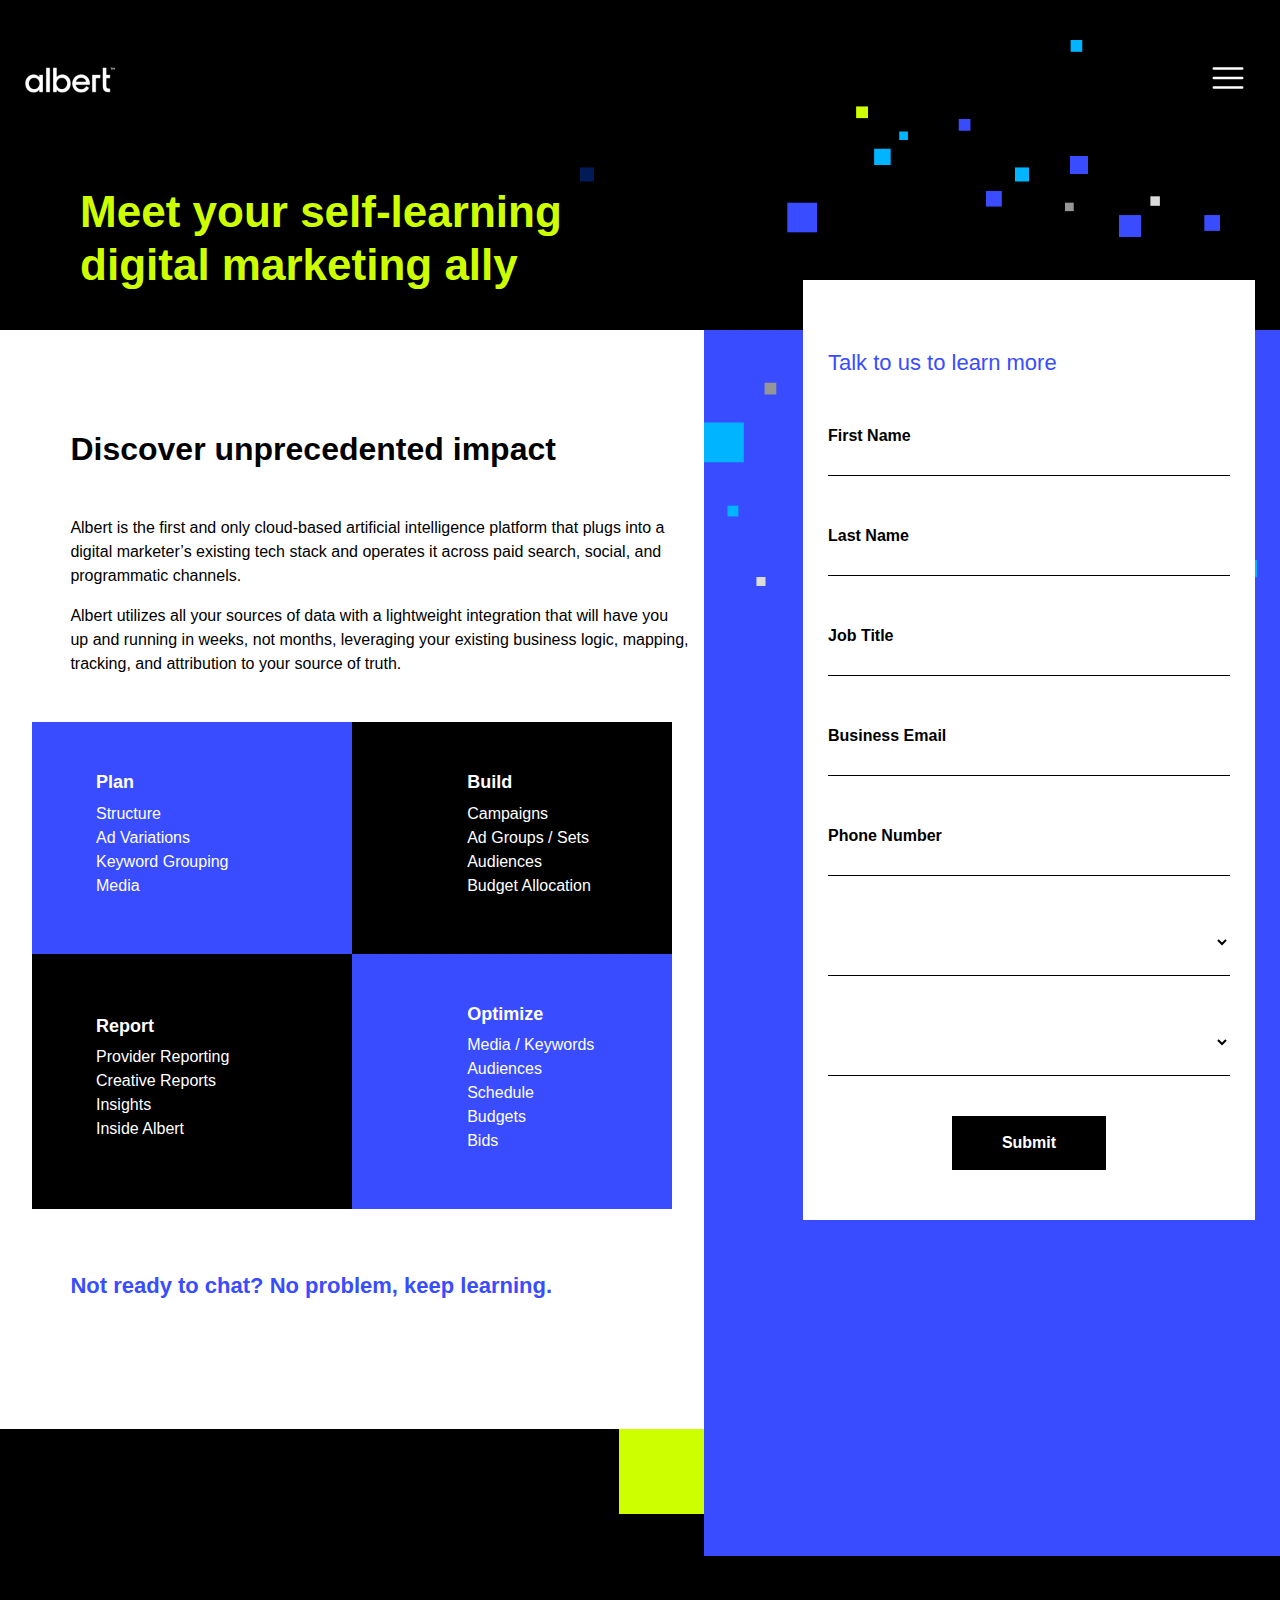
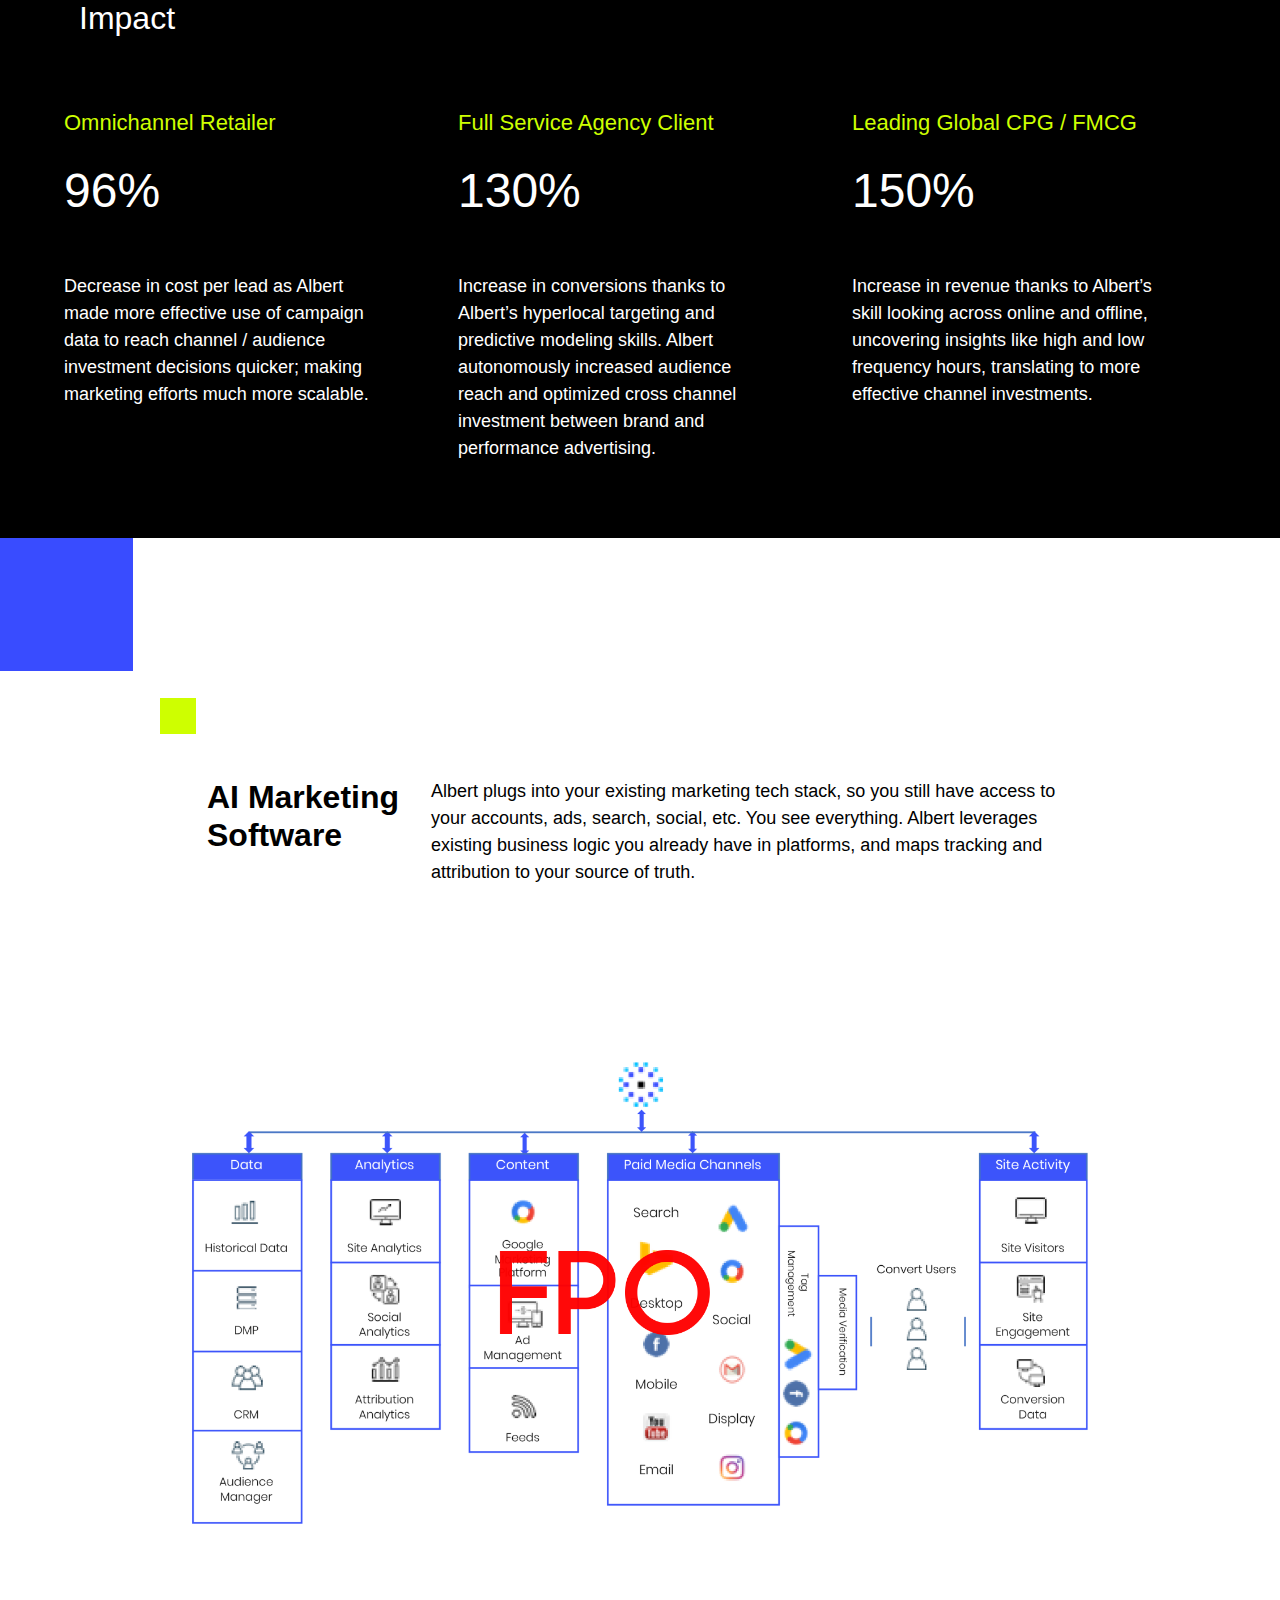
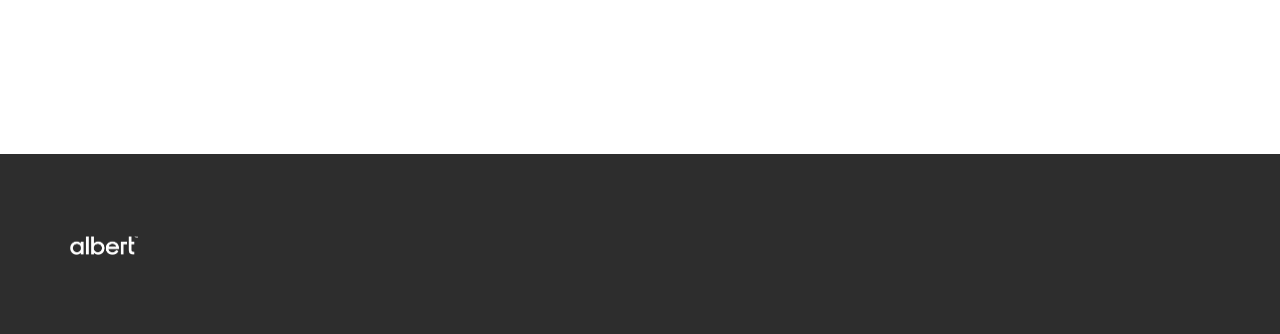
==== Contact/index.html @ 3d5cd100 "add landing pages" ====
<!DOCTYPE html>
<html>
<head>
  <meta charset="utf-8">
  <meta http-equiv="X-UA-Compatible" content="IE=edge">
  <meta name="viewport" content="width=device-width, initial-scale=1">
  <title>Albert - Contact</title>
<!-- Latest compiled and minified CSS -->
<link rel="stylesheet" href="https://maxcdn.bootstrapcdn.com/bootstrap/4.3.0/css/bootstrap.min.css">
<link rel="stylesheet" href="custom.css">
</head>
<body>
  <div class="main">
    <header>
      <nav class="navbar navbar-dark">
        <a class="navbar-brand" href="#">
          <img src="images/albert-logo-white.png" alt="Albert logo">
        </a>
        <button class="navbar-toggler" type="button" data-toggle="collapse" data-target="#navbarSupportedContent" aria-controls="navbarSupportedContent" aria-expanded="false" aria-label="Toggle navigation">
          <span class="navbar-toggler-icon">
            <i class="fa fa-navicon"></i>
          </span>
        </button>

        <div class="collapse navbar-collapse" id="navbarSupportedContent">
          <ul class="navbar-nav mr-auto">
            <li class="nav-item active">
              <a class="nav-link" href="#">Home <span class="sr-only">(current)</span></a>
            </li>
            <li class="nav-item">
              <a class="nav-link" href="#">Link</a>
            </li>
            <li class="nav-item dropdown">
              <a class="nav-link dropdown-toggle" href="#" id="navbarDropdown" role="button" data-toggle="dropdown" aria-haspopup="true" aria-expanded="false">
                Dropdown
              </a>
              <div class="dropdown-menu" aria-labelledby="navbarDropdown">
                <a class="dropdown-item" href="#">Action</a>
                <a class="dropdown-item" href="#">Another action</a>
                <div class="dropdown-divider"></div>
                <a class="dropdown-item" href="#">Something else here</a>
              </div>
            </li>
            <li class="nav-item">
              <a class="nav-link disabled" href="#" tabindex="-1" aria-disabled="true">Disabled</a>
            </li>
          </ul>
        </div>
      </nav>
    </header>
    <section class="meet-albert">
      <h1 class="lead">
        Meet your self-learning digital marketing ally
      </h1>
    </section>
    <section class="contact-albert">
      <form>
        <h2 class="lead">
          Talk to us to learn more
        </h2>
        <div class="form-group">
          <label class="hidden" for="inputfirstname">First Name</label>
          <input required type="text" class="form-control" id="inputfirstname" placeholder="First Name">
        </div>
        <div class="form-group">
          <label class="hidden" for="inputlastname">Last Name</label>
          <input required type="text" class="form-control" id="inputlastname" placeholder="Last Name">
        </div>
        <div class="form-group">
          <label class="hidden" for="inputEmail">Job Title</label>
          <input required type="text" class="form-control" id="inputEmail" placeholder="Job Title">
        </div>
        <div class="form-group">
          <label class="hidden" for="inputEmail">Business Email</label>
          <input required type="email" class="form-control" id="inputEmail" placeholder="Business Email">
        </div>
        <div class="form-group">
          <label class="hidden" for="inputPhone">Phone Number</label>
          <input required type="phone" class="form-control" id="inputPhone" placeholder="Phone Number">
        </div>
        <div class="form-group">
          <label class="hidden" for="inputCountry">Country</label>
          <select required id="inputCountry" class="form-control">
            <option selected disabled>Country</option>
            <option>...</option>
          </select>
        </div>
        <div class="form-group">
          <label class="hidden" for="inputSpend">Annual Digital Media Spend</label>
          <select required id="inputSpend" class="form-control">
            <option selected disabled>Annual Digital Media Spend</option>
            <option>...</option>
          </select>
        </div>

        <button type="submit" class="btn btn-primary">Submit</button>
      </form>
    </section>
    <section class="discover-albert">
      <div class="container">
        <div class="row">
          <div class="col-12">
            <h2>
              Discover unprecedented impact
            </h2>
            <p>
              Albert is the first and only cloud-based artificial intelligence platform that plugs into a digital marketer’s existing tech stack and operates it across paid search, social, and programmatic channels.
            </p>
            <p>
              Albert utilizes all your sources of data with a lightweight integration that will have you up and running in weeks, not months, leveraging your existing business logic, mapping, tracking, and attribution to your source of truth.
            </p>
          </div>
        </div>
      </div>
      <div class="container albert-features">
        <div class="row">
          <div class="col-6 feature feature-odd align-self-center plan">
            <h3>Plan</h3>
            <ul>
              <li>Structure</li>
              <li>Ad Variations</li>
              <li>Keyword Grouping</li>
              <li>Media</li>
            </ul>
          </div>
          <div class="col-6 feature align-self-center build">
            <h3>Build</h3>
            <ul>
              <li>Campaigns</li>
              <li>Ad Groups / Sets</li>
              <li>Audiences</li>
              <li>Budget Allocation</li>
           </ul>
          </div>
        </div>
        <div class="row">
          <div class="col-6 feature align-self-center report">
            <h3>Report</h3>
            <ul>
              <li>Provider Reporting</li>
              <li>Creative Reports</li>
              <li>Insights</li>
              <li>Inside Albert</li>
            </ul>
          </div>
          <div class="col-6 feature feature-odd align-self-center optimize">
            <h3>Optimize</h3>
            <ul>
              <li>Media / Keywords</li>
              <li>Audiences</li>
              <li>Schedule</li>
              <li>Budgets</li>
              <li>Bids</li>
           </ul>
          </div>
        </div>
      </div>
      <div class="not-ready container">
        <div class="row">
          <div class="col-12">
            <p>Not ready to chat? No problem, keep learning.</p>
          </div>
        </div>
      </div>
    </section>
    <section class="impact-albert">
      <div class="container">
        <div class="row">
          <div class="col-12">
            <h2>
              Impact
            </h2>
          </div>
        </div>
      </div>
     <div class="container">
       <div class="row">
          <div class="col-sm-12 col-md-12 col-lg-4 impact-persona">
          <div class="row">
            <div class="col-sm-6 col-md-6 col-lg-12">
              <p class="persona-title">Omnichannel Retailer</p>
            </div>
            <div class="col-6">
              <p class="persona-percent">96%</p>
            </div>
          </div>
          <div>
            <p class="col-lg-11">
              Decrease in cost per lead as Albert made more effective use of campaign data to reach channel / audience investment decisions quicker; making marketing efforts much more scalable.
            </p>
          </div>
        </div>
        <div class="col-sm-12 col-md-12 col-lg-4 impact-persona">
          <div class="row">
            <div class="col-sm-6 col-md-6 col-lg-12">
              <p class="persona-title">Full Service Agency Client</p>
            </div>
            <div class="col-6">
              <p class="persona-percent">130%</p>
            </div>
          </div>
          <div>
            <p class="col-lg-11">
              Increase in conversions thanks to Albert’s hyperlocal targeting and predictive modeling skills. Albert autonomously increased audience reach and optimized cross channel investment between brand and performance advertising.
            </p>
          </div>
        </div>
        <div class="col-sm-12 col-md-12 col-lg-4 impact-persona">
          <div class="row">
            <div class="col-sm-6 col-md-6 col-lg-12">
              <p class="persona-title">Leading Global CPG / FMCG  </p>
            </div>
            <div class="col-6">
              <p class="persona-percent">150%</p>
            </div>
          </div>
          <div>
            <p class="col-lg-11">
              Increase in revenue thanks to Albert’s skill looking across online and offline, uncovering insights like high and low frequency hours, translating to more effective channel investments.
            </p>
          </div>
        </div>
       </div>
     </div>
    </section>
    <section class="about-albert">
      <div class="container">
        <div class="row">
          <div class="col-lg-3">
            <h2>
              AI Marketing Software
            </h2>
          </div>
          <div class="col-lg-9">
            <p>
              Albert plugs into your existing marketing tech stack, so you still have access to your accounts, ads, search, social, etc. You see everything. Albert leverages existing business logic you already have in platforms, and maps tracking and attribution to your source of truth.
            </p>
          </div>
        </div>
      </div>
      <img class="container-fluid" src="images/albert-tree.png" alt="">
    </section>
    <footer>
      <a class="navbar-brand" href="#">
        <img src="images/albert-logo-white.png" alt="Albert logo">
      </a>
    </footer>


  </div>
  <!-- END MAIN CONTENT -->




<script src="https://ajax.googleapis.com/ajax/libs/jquery/3.4.0/jquery.min.js"></script>
<script src="https://maxcdn.bootstrapcdn.com/bootstrap/4.3.0/js/bootstrap.min.js"></script>
</body>
</html>
---- Contact/custom.css ----
body {
  margin: 0 auto;
  max-width: 1600px;
  font-family: "Sharp Sans Display No1", sans-serif;
  font-size: 16px;
  background-color: black;
      /*max-width: 375px;*/
}
section {
  padding: 30px 25px;
}
header {
  padding: 50px 25px;
  background-color: black;
}
header .navbar {
  padding-left: 0;
  padding-right: 0;
}
header img {
  max-width: 90px;
}
header .navbar-dark .navbar-toggler-icon {
  background-image: none;
}
header .navbar-dark .navbar-toggler {
  border: 0;
  color: rgba(255,255,255,1);
  background-image: url("data:image/svg+xml;charset=utf8,%3Csvg viewBox='0 0 32 32' xmlns='http://www.w3.org/2000/svg'%3E%3Cpath stroke='rgba(255,255,255, 1)' stroke-width='2' stroke-linecap='round' stroke-miterlimit='10' d='M4 8h24M4 16h24M4 24h24'/%3E%3C/svg%3E");
  background-repeat: no-repeat;
  background-position: center center;
}
header .navbar-collapse {
  z-index: 99999;
  text-align: right;
  padding: 20px 25px;
  position: absolute;
  top: 50px;
  right: 0;
  background-color: white;
  min-width: 160px;
  box-shadow: 0 0 14px #333;
  color: black;
}
header .navbar-collapse a {
  color: black !important;
  overflow: visible;
}

.meet-albert {
  position: relative;
  background-color: black;
  max-width: 90%;
}
.meet-albert h1 {
  color: #CEFF00;
  font-size: 28px;
  font-weight: 600;
  max-width: 360px;
}
@media (min-width: 768px) {
  .meet-albert h1 {
    font-size: 44px;
    max-width: 575px;
    padding: 0 5%;
  }
}
.meet-albert h1::after {
  z-index: 99999;
  content: '';
  display: block;
  width: 18px;
  height: 18px;
  position: absolute;
  top: 0px;
  right: 64px;
  background-color: #394CFF;
}

.contact-albert {
  position: relative;
  background-color: black;
  background-image: -webkit-linear-gradient(#000 45%, #394CFF 45%);
  padding-bottom: 60px;
}
@media (min-width: 768px) {
  .contact-albert {
    padding-bottom: 250px;
  }
}
.contact-albert form {
  margin: 0 auto;
  background-color: white;
  padding: 0 25px 50px;
  font-size: 22px;
}
@media (min-width: 768px) {
  .contact-albert form {
    max-width: 90%;
  }
}
.contact-albert form h2 {
  color: #394CFF;
  font-size: 22px;
  padding: 70px 0 0;
  margin-bottom: 0;
}
.contact-albert form input {
  padding: 10px 0;
  border: none;
  font-size: 16px;
  border-radius: 0;
}
.contact-albert select {
  border: none;
  border-radius: 0 !important;
  padding: 10px 0 40px;
  font-size: 16px;
  font-weight: 600;
  color: black;
}
.contact-albert .form-group {
  border-bottom: 1px solid black;
  height: 100px;
  margin: 0;
}
.contact-albert select option {
  color: black;
}
.contact-albert form input::placeholder {
  color: black;
  font-weight: 600;
}
.contact-albert form label.hidden {
  text-indent: -10000px;
}
.contact-albert form button {
  display: block;
  border-radius: 0;
  background-color: black;
  border: 0;
  padding: 15px 50px;
  margin: 40px auto 0;
  text-align: center;
  font-weight: 600;
}
.contact-albert::before {
  z-index: 99999;
  content: '';
  display: block;
  width: 30px;
  height: 30px;
  position: absolute;
  bottom: 15px;
  right: 70px;
  background-color: #00B4FF;
}
.contact-albert::after {
  z-index: 99999;
  content: '';
  display: block;
  width: 85px;
  height: 85px;
  position: absolute;
  bottom: -85px;
  right: 0;
  background-color: #CEFF00;
}
@media (min-width: 768px) {
  .contact-albert::before {
    bottom: 150px;
    right: 70px;
    width: 44px;
    height: 44px;
    background-color: #00B4FF;
  }
  .contact-albert::after {
    bottom: 0;
    right: 0;
    background-color: #CEFF00;
  }
}


.discover-albert {
  position: relative;
  max-width: 100%;
  padding: 100px 0 0;
  background-color: white;
  color: black;
}
.discover-albert .row {
  padding-bottom: 60px;
}
.discover-albert h2 {
  padding-bottom: 40px;
  font-weight: 600;
  font-size: 28px;
}
.discover-albert .about-albert {
  padding-bottom: 60px;
  max-width: 90%;
  margin: 0 auto;
}
.discover-albert .albert-features {
  color: white;
  background-color: black;
  max-width: 100%;
}
.discover-albert .albert-features h3 {
  font-size: 18px;
  font-weight: 600;
  padding-top: 50px;
}
.discover-albert .albert-features ul {
  font-size: 16px;
  list-style: none;
  padding: 0;
  padding-bottom: 40px;
}
.discover-albert .albert-features .row {
  padding-bottom: 0;
}
.discover-albert .feature {
  padding: 0 15px;
}
.discover-albert .feature-odd {
  background-color: #394CFF;
}
@media (min-width: 768px) {
  .discover-albert h2 {
    font-size: 32px;
  }
  .discover-albert .feature {
    padding: 0 12vw;
  }
}
.discover-albert .feature.plan::after {
  z-index: 99999;
  content: '';
  background-repeat: no-repeat;
  background-size: cover;
  background-image: url('../images/arrow-right.png');
  display: block;
  width: 20px;
  height: 15px;
  position: absolute;
  top: 50px;
  right: 5vw;
}
.discover-albert .feature.build::after {
  z-index: 99999;
  content: '';
  background-repeat: no-repeat;
  background-size: cover;
  background-image: url('../images/arrow-down.png');
  display: block;
  width: 15px;
  height: 20px;
  position: absolute;
  top: 190px;
  left: 5vw;
}
.discover-albert .feature.optimize::after {
  z-index: 99999;
  content: '';
  background-repeat: no-repeat;
  background-size: cover;
  background-image: url('../images/arrow-left.png');
  display: block;
  width: 20px;
  height: 15px;
  position: absolute;
  top: 50px;
  left: 5vw;
}
.discover-albert .feature.optimize {
  padding-left: 60px;
}
@media (min-width: 767px) {
  .discover-albert .feature.plan::after {
    top: 110px;
  }
  .discover-albert .feature.build::after {
    top: 110px;
  }
  .discover-albert .feature.optimize::after {
    top: 120px;
  }
  .discover-albert .feature.optimize {
    padding: 0 12vw;
  }
}
.discover-albert .not-ready {
  padding-top: 60px;
  padding-bottom: 60px;
  color: #394CFF;
  background-color: white;
  font-size: 18px;
  font-weight: 600;
 }
.discover-albert .not-ready p {
  max-width: 240px;
  padding-left: 30px;
}
@media (min-width: 768px) {
  .discover-albert .not-ready {
    font-size: 22px;
  }
  .discover-albert .not-ready p {
    max-width: 100%;
  }
}
.discover-albert .not-ready p::after {
  z-index: 99999;
  content: '';
  background-repeat: no-repeat;
  background-size: cover;
  background-image: url('../images/arrow-down-blue.png');
  display: block;
  width: 14px;
  height: 21px;
  position: relative;
  top: 20px;
}
.discover-albert .not-ready::before {
  z-index: 99999;
  content: '';
  display: block;
  width: 25px;
  height: 25px;
  position: absolute;
  bottom: 45px;
  right: 25vw;
  background-color: #CEFF00;
}
@media (min-width: 768px) {
  .discover-albert .not-ready::before {
    width: 25px;
    height: 25px;
    bottom: 160px;
    right: 25vw;
    background-color: #CEFF00;
  }
}
.discover-albert .not-ready::after {
  z-index: 99999;
  content: '';
  display: block;
  width: 85px;
  height: 85px;
  position: absolute;
  bottom: -85px;
  right: 0;
  background-color: #CEFF00;
}





.impact-albert {
  position: relative;
  padding-bottom: 180px;
  background-color: black;
  color: white;
  font-size: 16px;
}
.impact-albert h2 {
  padding-top: 170px;
  padding-bottom: 60px;
  font-size: 28px;
}
.impact-albert .col-6 {
  padding-bottom: 30px;
}
.impact-albert .col-lg-11 {
  padding-left: 0;
}
.impact-albert .persona-title {
  color: #CEFF00;
  font-size: 18px;
  padding-right: 30px;
}
.impact-albert .persona-percent {
  font-size: 36px;
}
.impact-albert .impact-persona {
  padding-bottom: 60px;
}
@media (min-width: 768px) {
  .impact-albert {
    font-size: 18px;
  }
  .impact-albert h2 {
    font-size: 32px;
  }
  .impact-albert .persona-title {
    font-size: 22px;
  }
  .impact-albert .persona-percent {
    font-size: 48px;
  }
}
.impact-albert::after {
  z-index: 99999;
  content: '';
  display: block;
  width: 29px;
  height: 29px;
  position: absolute;
  bottom: -29px;
  background-color: #00B4FF;
}




.about-albert {
  position: relative;
  padding-top: 120px;
  background-color: white;
  color: black;
  font-size: 16px;
}
.about-albert h2 {
  padding-bottom: 60px;
  font-size: 28px;
  font-weight: 600;
}
.about-albert img {
  max-width: 1200px;
  text-align: center;
  display: block;
}
@media (min-width: 768px) {
  .about-albert {
    font-size: 18px;
  }
  .about-albert h2 {
    font-size: 32px;
  }
}


footer {
  background-color: #2D2D2D;
  padding: 70px;
}
footer img {
  max-width: 68px;
}



/* DESKTOP BP */
@media (min-width: 992px) {
  body {
    background-image: url(images/header-bg.png);
    background-repeat: no-repeat;
    background-position: 580px 40px;
    background-size: 50%;
  }
  header {
    background-color: transparent;
  }
  .meet-albert {
    background-color: transparent;
  }
  .meet-albert h1 {
    max-width: 560px;
    padding-right: 0;
  }
  .contact-albert {
    display: inline-block;
    float: right;
    width: 45%;
    z-index: 9999;
    padding-bottom: 336px;
    background-color: #394CFF;
    background-image: url(images/form-bg.png);
    background-repeat: no-repeat;
    background-position: left 50px;
    background-size: 96%;
  }
  .contact-albert form {
    margin-top: -80px;
    margin-left: 74px;
    max-width: 460px;
  }
  .contact-albert::before,
  .contact-albert::after {
    display: none;
  }
  .discover-albert {
    display: inline-block;
    width: 55%;
  }
  .discover-albert .col-12 {
    padding-left: 10%;
  }
  .discover-albert .row {
    padding-bottom: 30px;
  }
  .discover-albert .albert-features {
    max-width: 640px;
  }
  .discover-albert .feature,
  .discover-albert .feature.optimize {
    padding: 0;
    padding-left: 10%;
  }
  .discover-albert .feature.optimize,
  .discover-albert .feature.build {
    padding-left: 18%;
  }
  .discover-albert .not-ready p {
    padding: 0;
  }
  .discover-albert .not-ready::before {
    display: none;
  }
  .impact-albert {
    padding: 0 5%;
  }
  .impact-albert .container {
    max-width: 1440px;
    padding: 0;
  }
  .impact-albert::after {
    z-index: 99999;
    content: '';
    display: block;
    width: 133px;
    height: 133px;
    position: absolute;
    bottom: -133px;
    left: 0;
    background-color: #394CFF;
  }
  .about-albert::before {
    z-index: 99999;
    content: '';
    display: block;
    width: 36px;
    height: 36px;
    position: absolute;
    top: 160px;
    left: 160px;
    background-color: #CEFF00;
  }
  .about-albert {
    padding-top: 240px;
    padding-right: 15%;
    padding-left: 15%;
  }
  .about-albert img {
    padding: 140px 0 200px;
  }
}
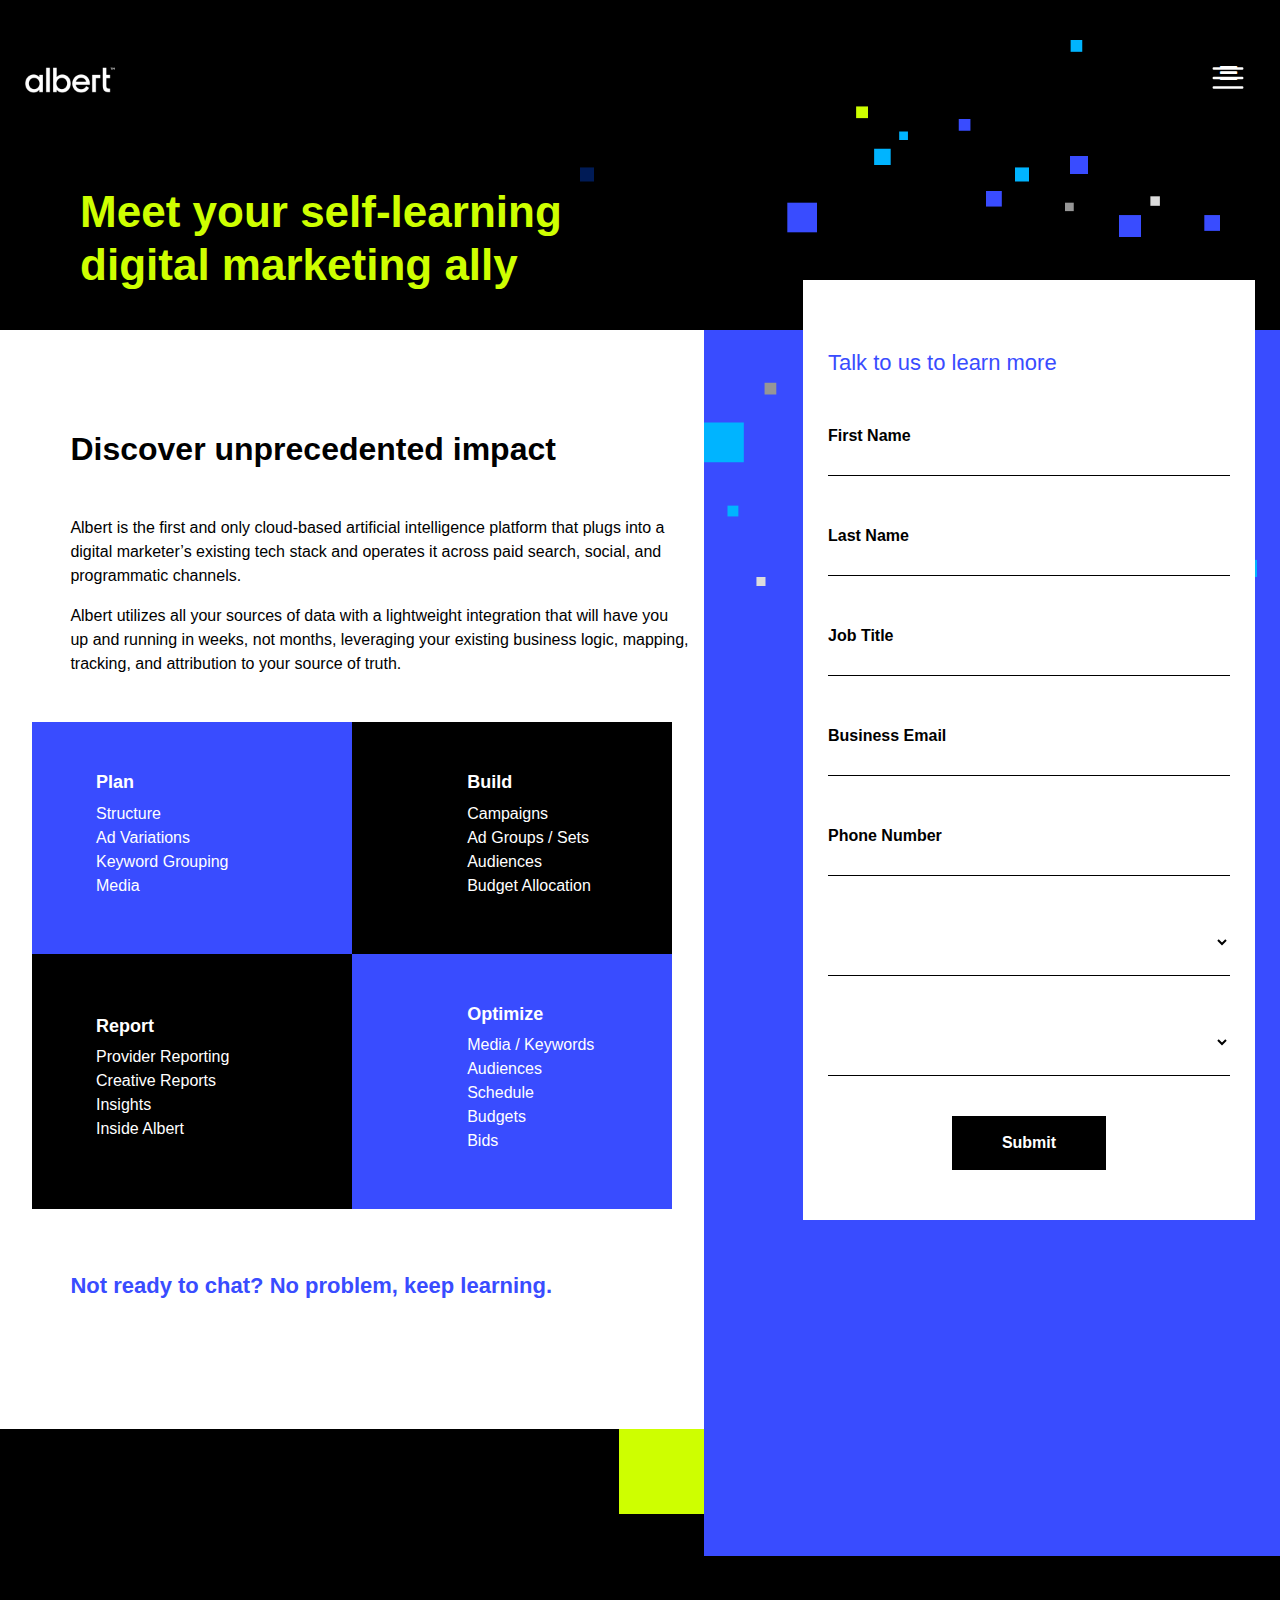
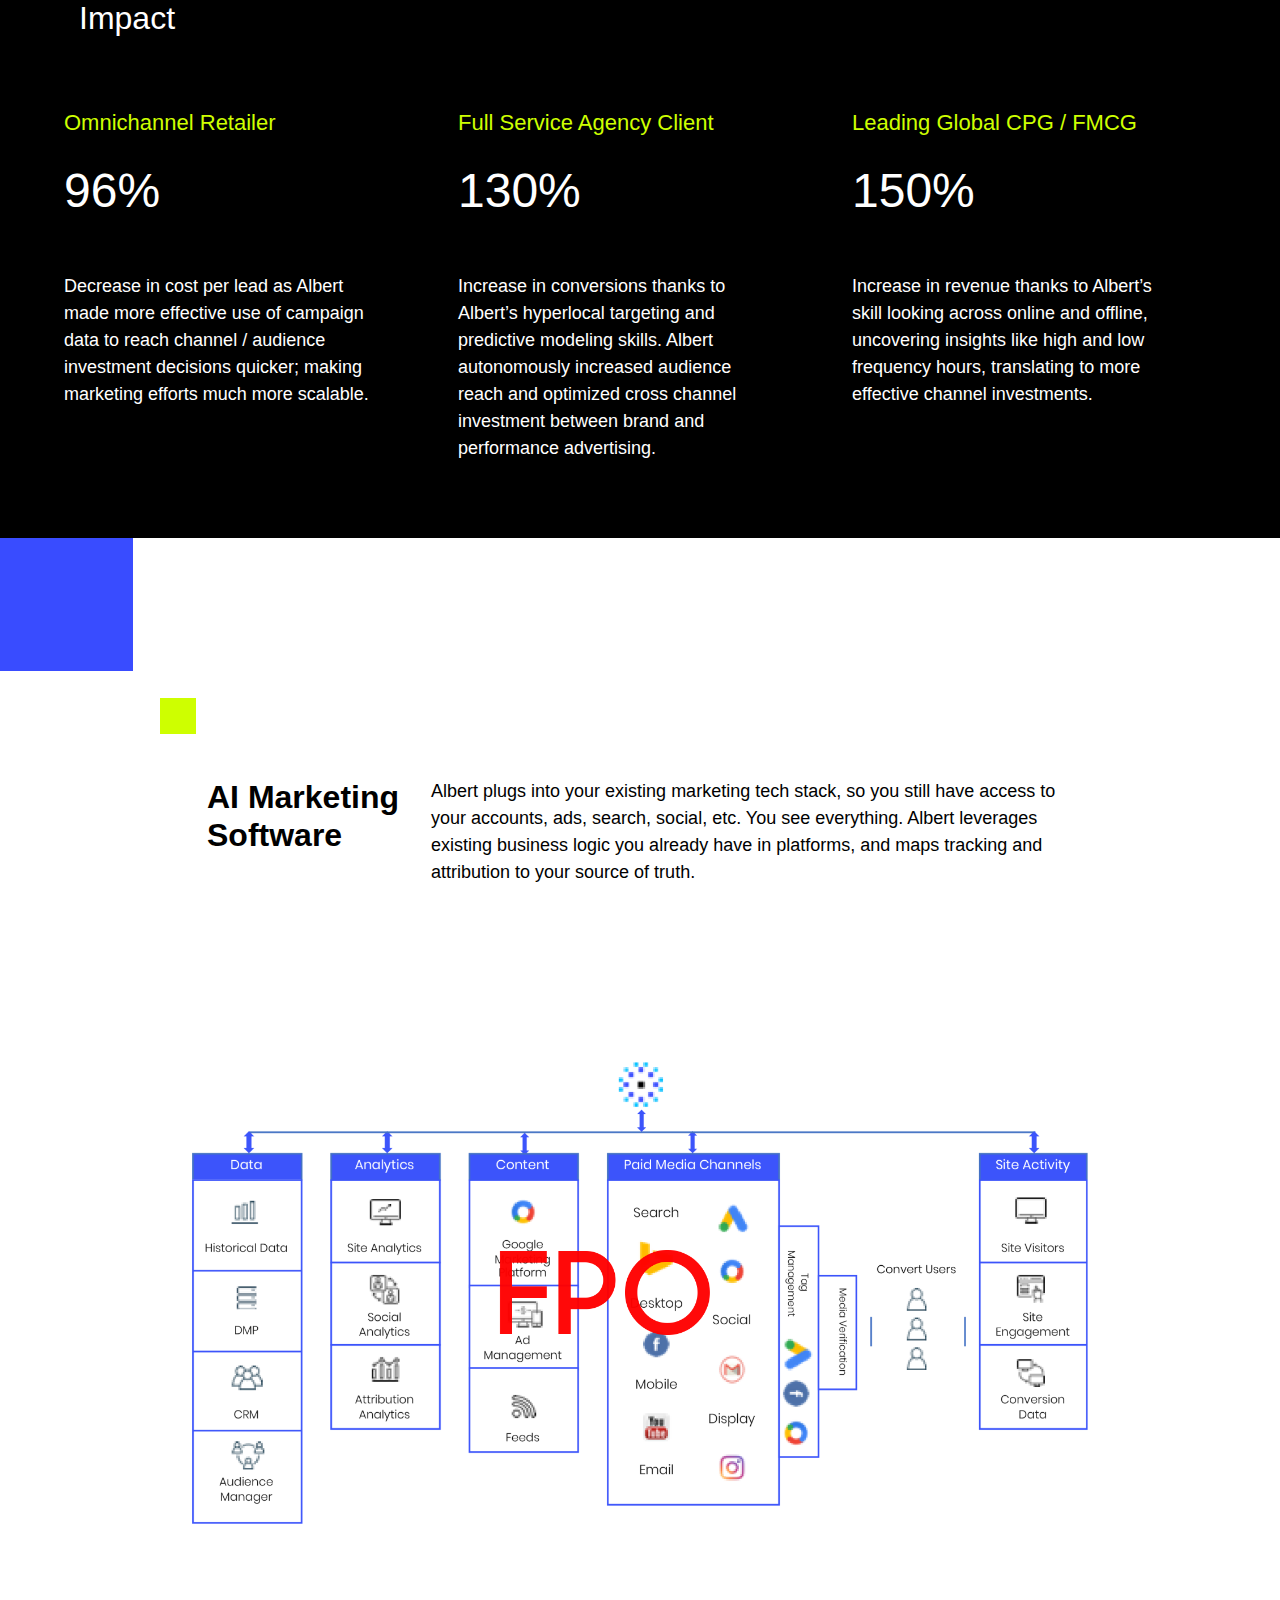
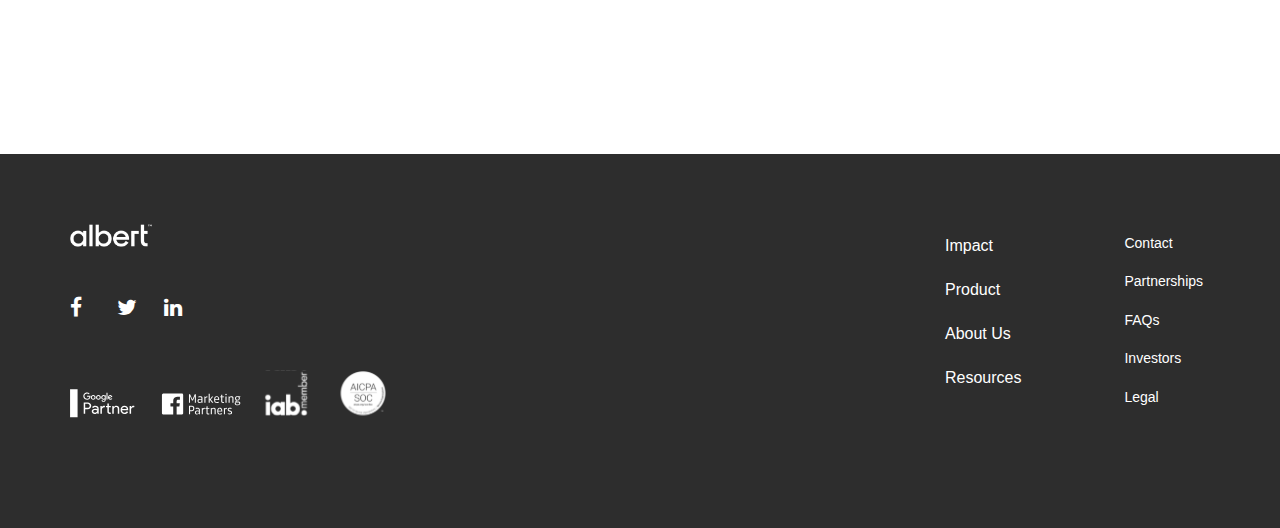
==== commit b36c6d4a: "add footers" ====
--- a/Contact/index.html
+++ b/Contact/index.html
@@ -7,6 +7,7 @@
   <title>Albert - Contact</title>
 <!-- Latest compiled and minified CSS -->
 <link rel="stylesheet" href="https://maxcdn.bootstrapcdn.com/bootstrap/4.3.0/css/bootstrap.min.css">
+<link href="https://stackpath.bootstrapcdn.com/font-awesome/4.7.0/css/font-awesome.min.css" rel="stylesheet" integrity="sha384-wvfXpqpZZVQGK6TAh5PVlGOfQNHSoD2xbE+QkPxCAFlNEevoEH3Sl0sibVcOQVnN" crossorigin="anonymous">
 <link rel="stylesheet" href="custom.css">
 </head>
 <body>
@@ -241,12 +242,59 @@
       <img class="container-fluid" src="images/albert-tree.png" alt="">
     </section>
     <footer>
-      <a class="navbar-brand" href="#">
+      <a class="logo" href="#">
         <img src="images/albert-logo-white.png" alt="Albert logo">
       </a>
+      <div class="footer-nav">
+        <nav class="primary">
+          <ul>
+            <li>
+              <a href="#">Impact</a>
+            </li>
+            <li>
+              <a href="#">Product</a>
+            </li>
+            <li>
+              <a href="#">About Us</a>
+            </li>
+            <li>
+              <a href="#">Resources</a>
+            </li>
+          </ul>
+        </nav>
+        <nav class="secondary">
+          <ul>
+            <li>
+              <a href="#">Contact</a>
+            </li>
+            <li>
+              <a href="#">Partnerships</a>
+            </li>
+            <li>
+              <a href="#">FAQs</a>
+            </li>
+            <li>
+              <a href="#">Investors</a>
+            </li>
+            <li>
+              <a href="#">Legal</a>
+            </li>
+          </ul>
+        </nav>
+      </div>
+      <div class="social">
+        <a target="_blank" href="#" class="fa-stack fa-lg">
+          <i class="fa fa-facebook"></i>
+        </a>
+        <a target="_blank" href="#" class="fa-stack fa-lg">
+          <i class="fa fa-twitter"></i>
+        </a>
+        <a target="_blank" href="#" class="fa-stack fa-lg">
+          <i class="fa fa-linkedin"></i>
+        </a>
+      </div>
+      <img class="partners" src="images/partner.svg" alt="Our Partners">
     </footer>
-
-
   </div>
   <!-- END MAIN CONTENT -->
 
--- a/Contact/custom.css
+++ b/Contact/custom.css
@@ -448,9 +448,54 @@
   padding: 70px;
 }
 footer img {
-  max-width: 68px;
-}
-
+  display: block;
+}
+footer .logo img {
+  max-width: 82px;
+  padding-bottom: 40px;
+}
+footer .social {
+  padding-bottom: 40px;
+}
+footer .social a {
+  color: white;
+}
+footer .social a:hover {
+  color: #CEFF00;
+}
+footer img.partners {
+  max-width: 316px;
+  width: 80%;
+  padding-bottom: 40px;
+}
+
+.footer-nav {
+  padding-bottom: 40px;
+}
+.footer-nav ul {
+  padding: 0;
+  list-style: none;
+}
+.footer-nav a {
+  color: white;
+  text-decoration: none;
+}
+.footer-nav a:hover {
+  color: #CEFF00;
+}
+.footer-nav nav {
+  display: inline-block;
+  vertical-align: top;
+}
+.footer-nav .primary {
+  margin-right: 15px;
+  line-height: 2.75em;
+  width: 50%;
+}
+.footer-nav .secondary {
+  font-size: 14px;
+  line-height: 2.75em;
+}
 
 
 /* DESKTOP BP */
@@ -557,4 +602,13 @@
   .about-albert img {
     padding: 140px 0 200px;
   }
+  footer {
+    position: relative;
+  }
+  .footer-nav {
+    position: absolute;
+    width: 25%;
+    top: 70px;
+    right: 15px;
+  }
 }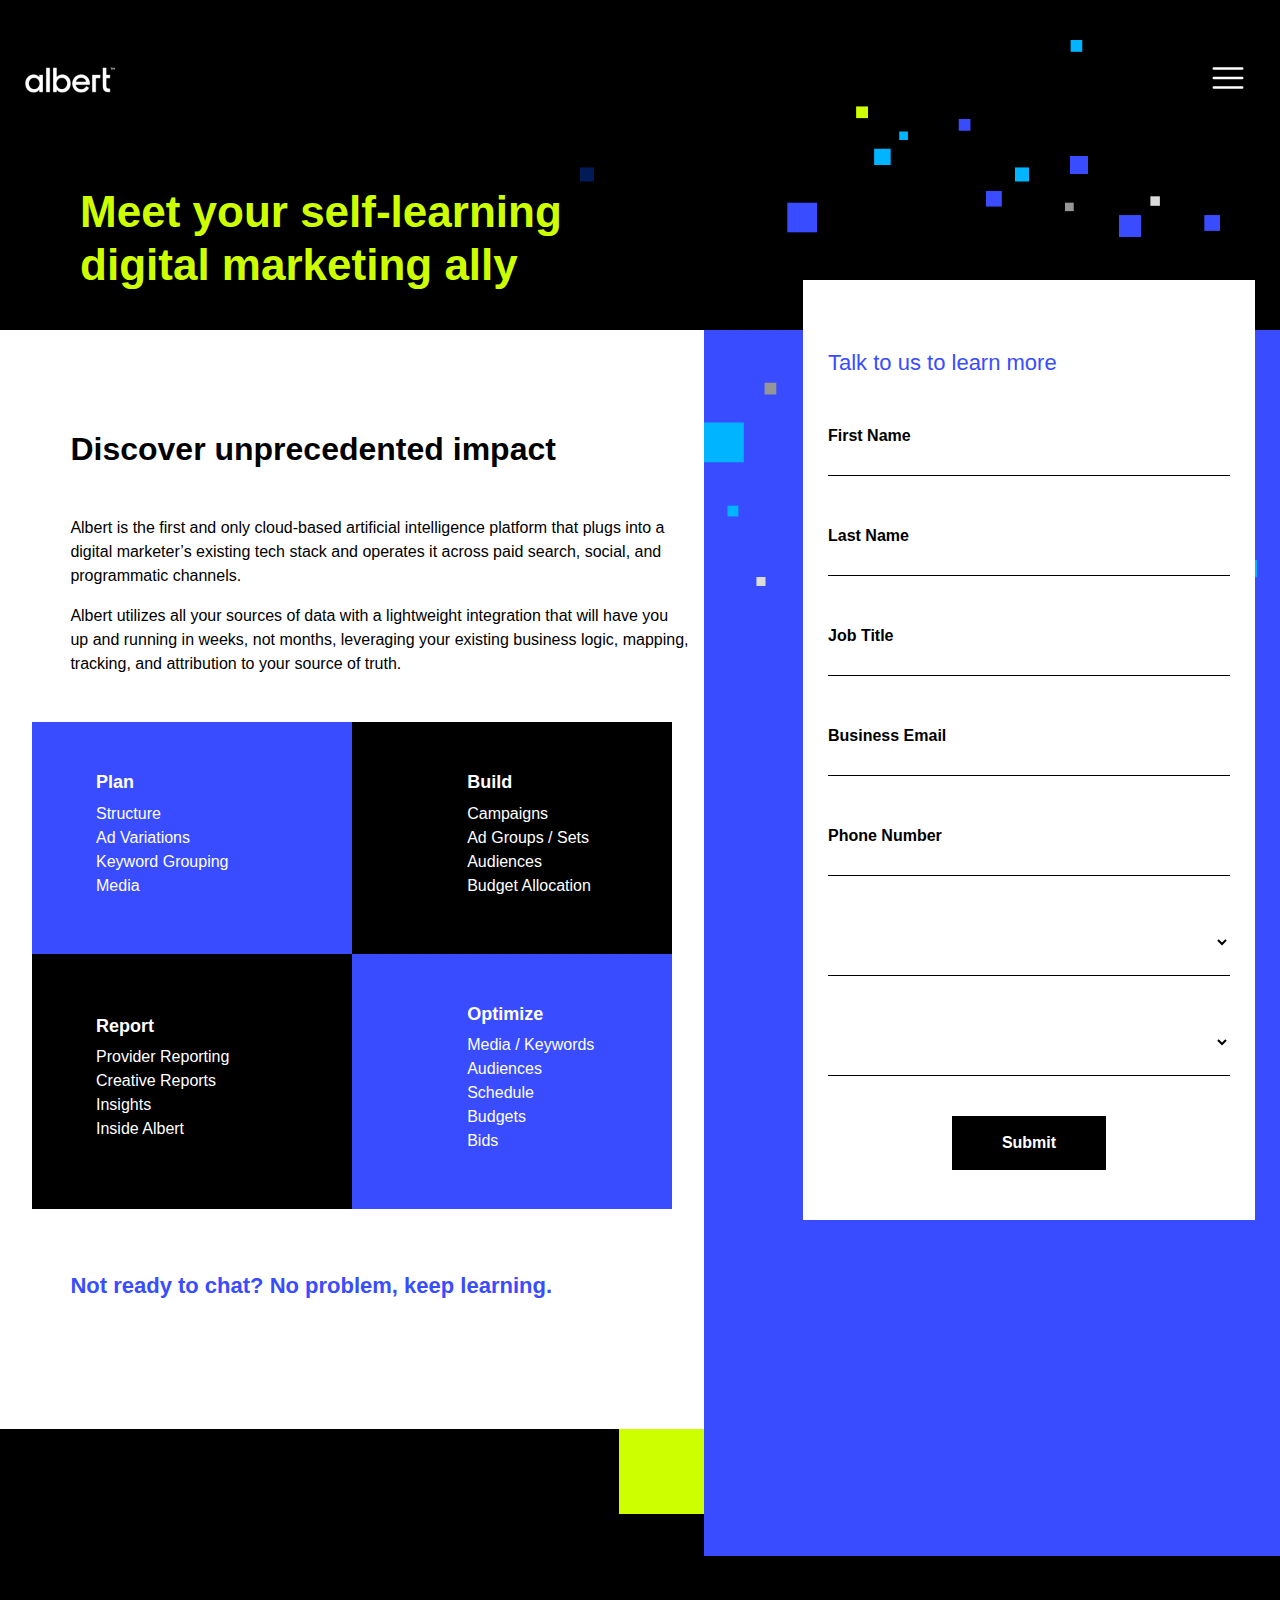
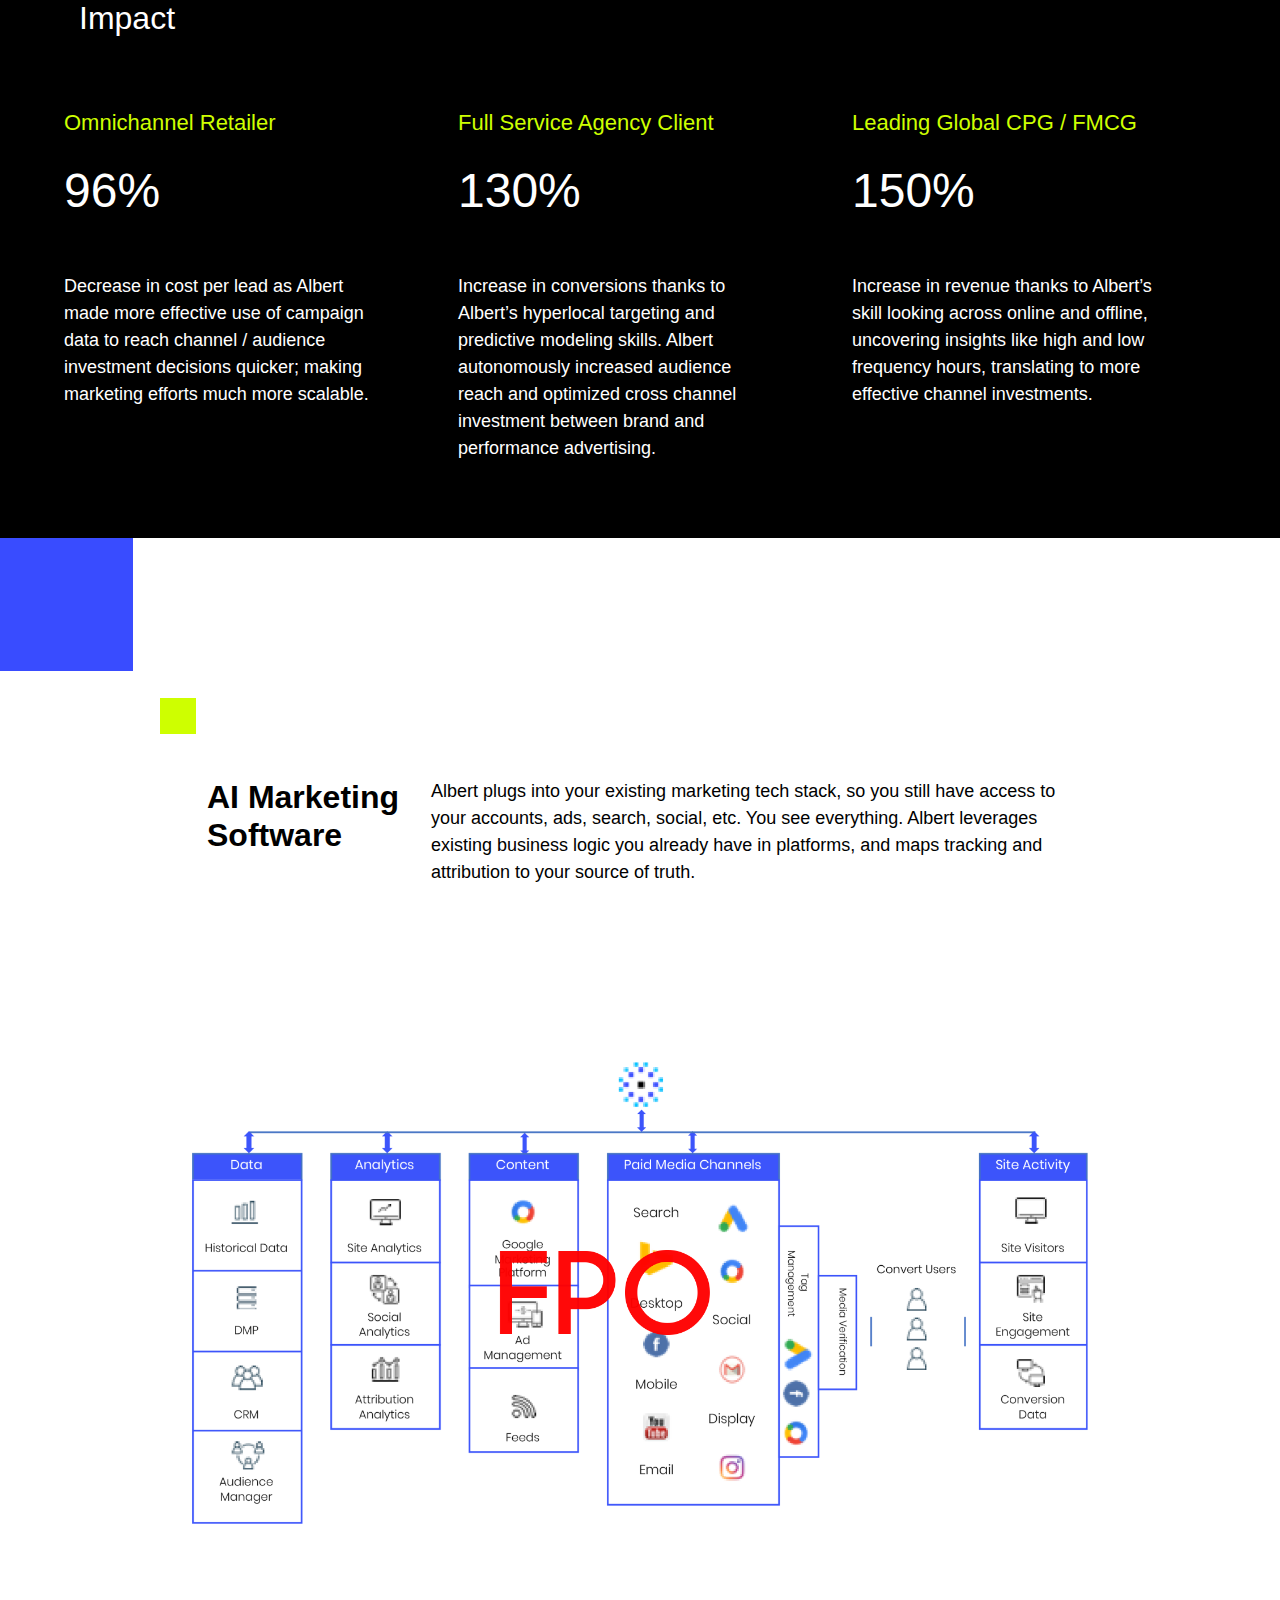
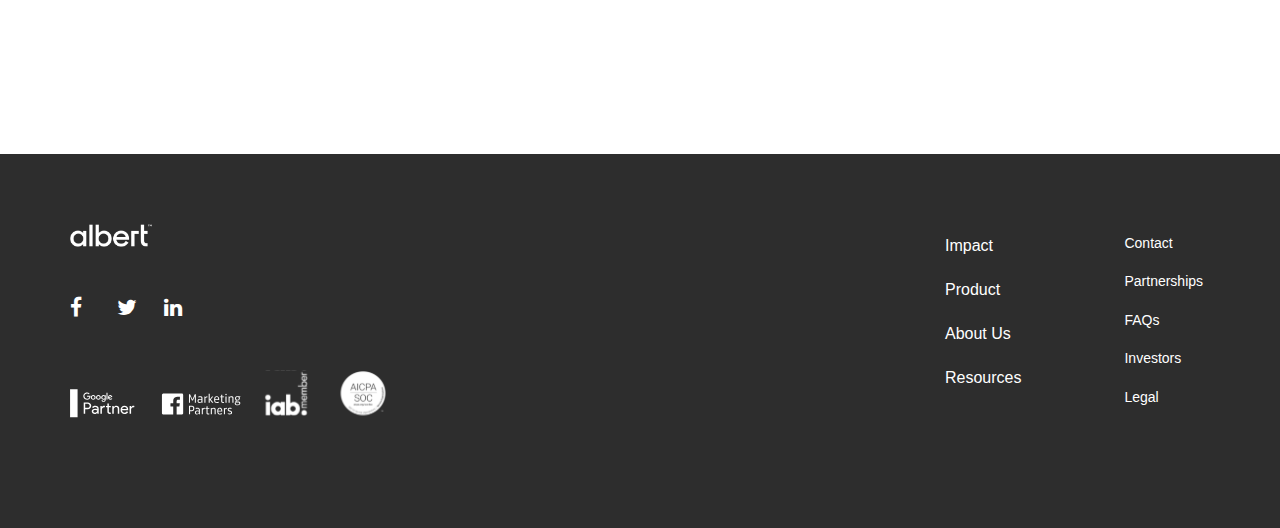
==== commit f859eb96: "remove extra nav icon in header" ====
--- a/Contact/index.html
+++ b/Contact/index.html
@@ -19,7 +19,6 @@
         </a>
         <button class="navbar-toggler" type="button" data-toggle="collapse" data-target="#navbarSupportedContent" aria-controls="navbarSupportedContent" aria-expanded="false" aria-label="Toggle navigation">
           <span class="navbar-toggler-icon">
-            <i class="fa fa-navicon"></i>
           </span>
         </button>
 
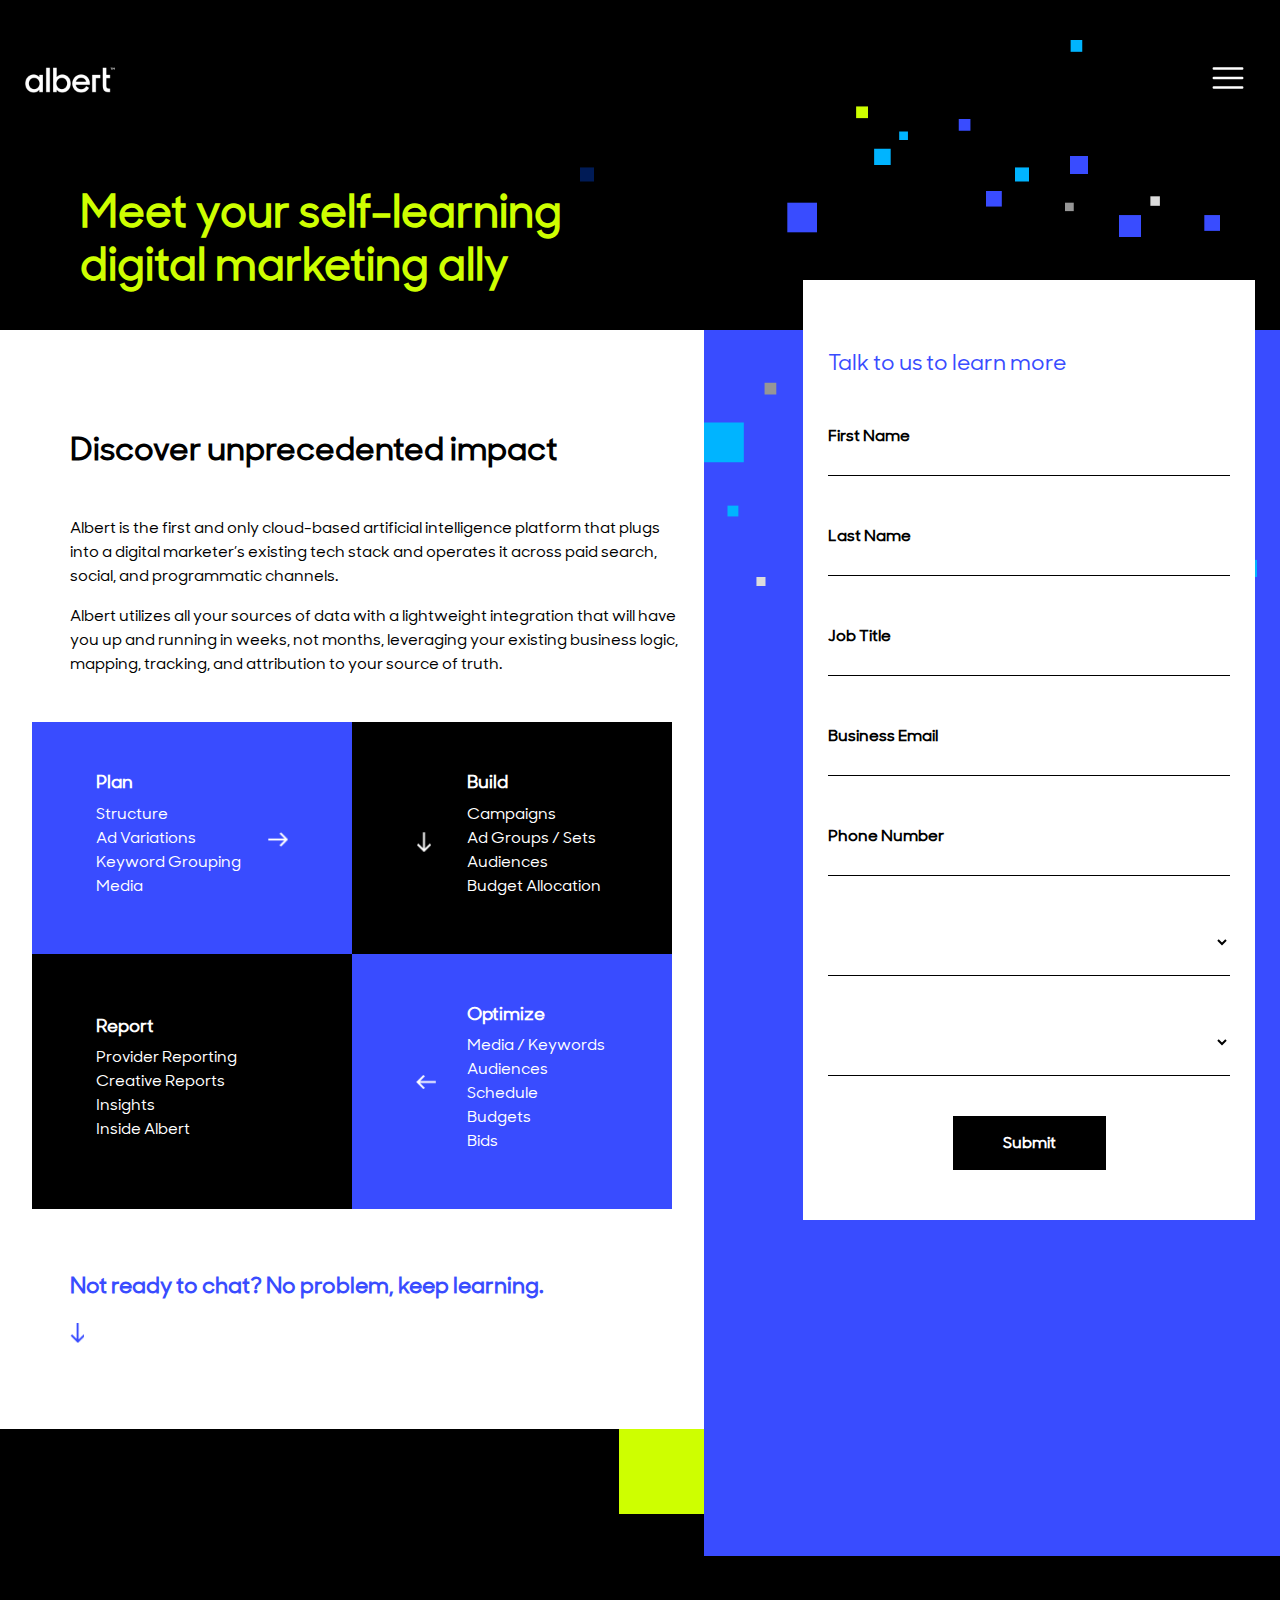
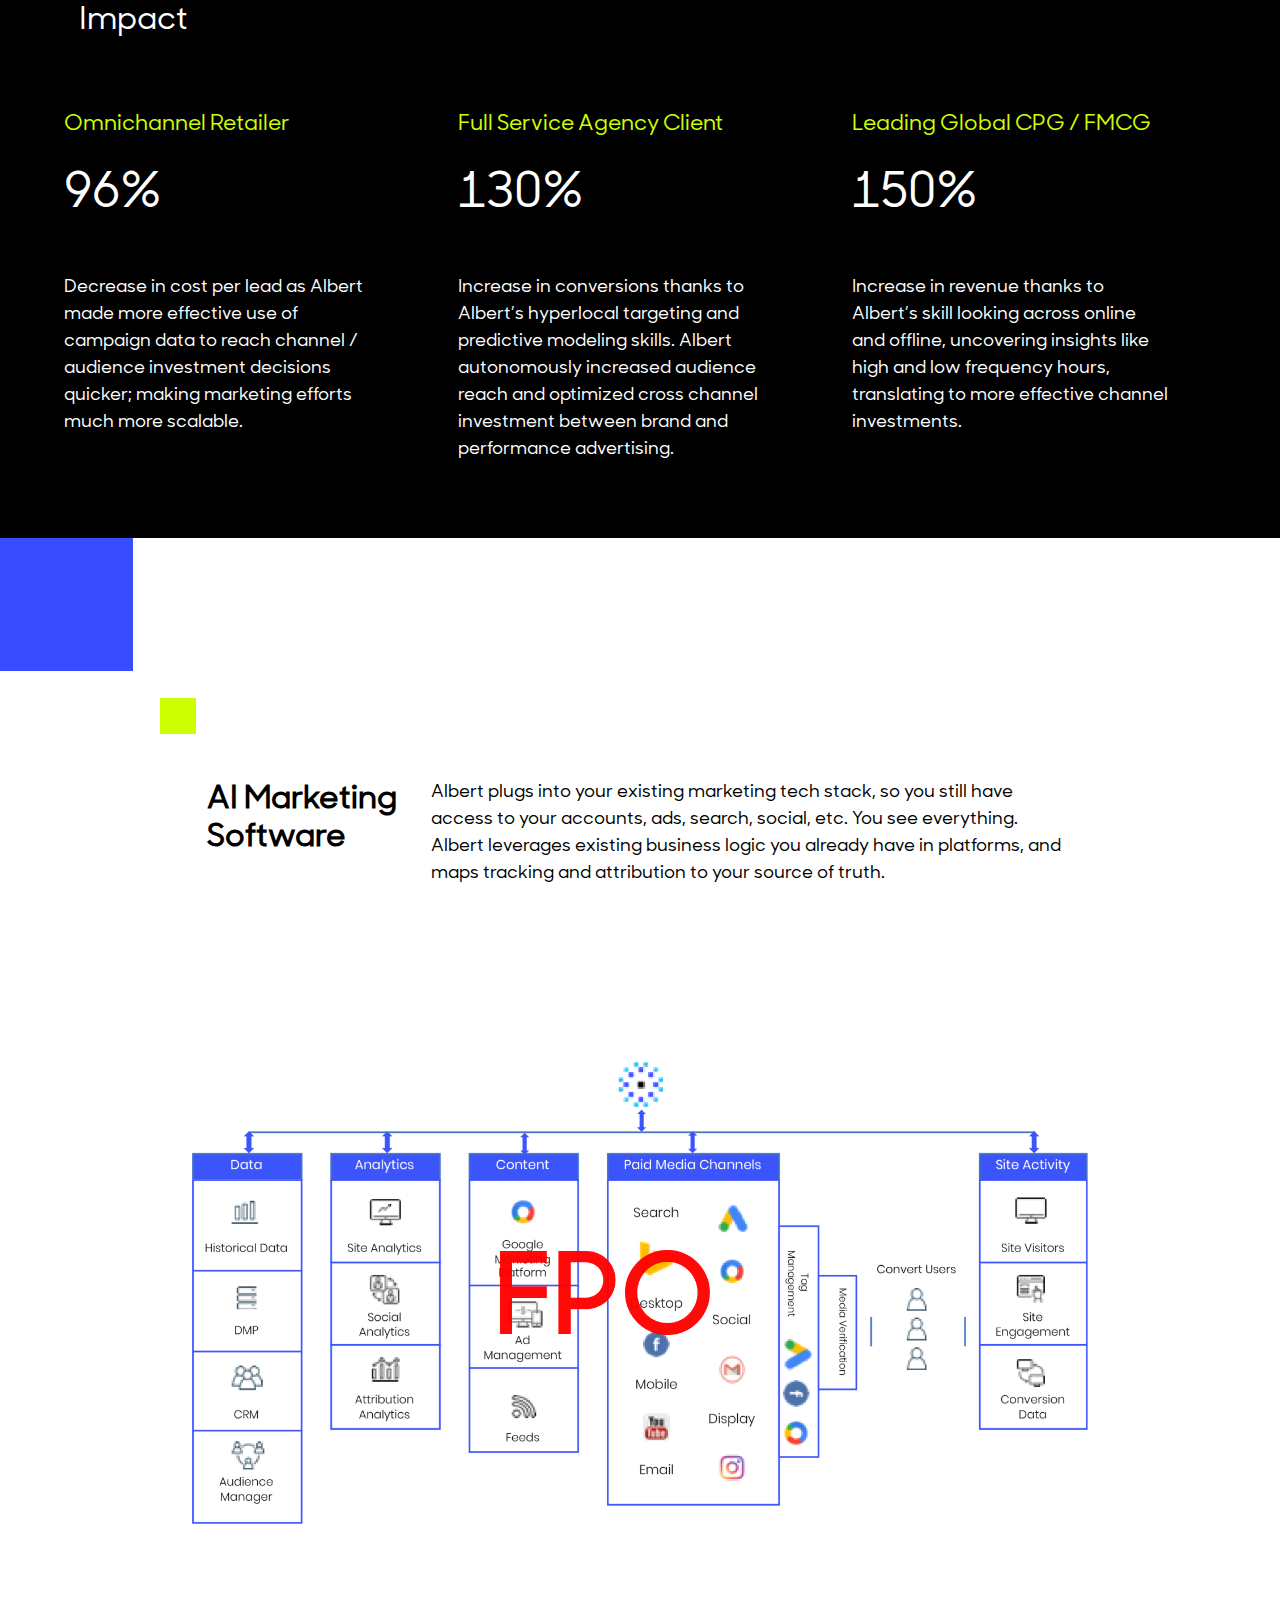
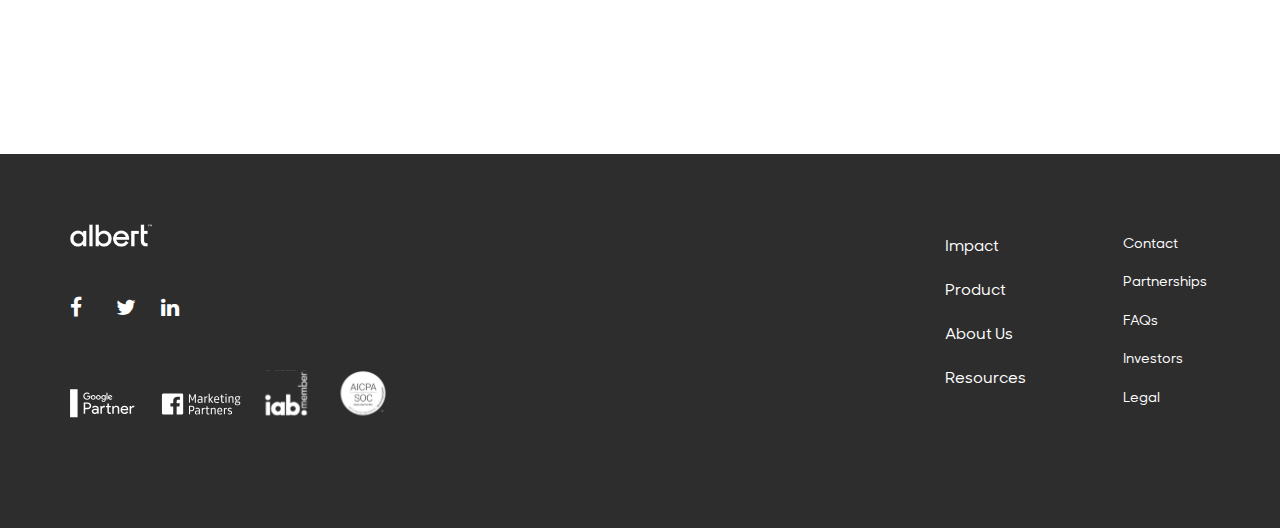
==== commit 94d9e011: "add fonts, fix imgs for gh-pages" ====
--- a/Contact/index.html
+++ b/Contact/index.html
@@ -18,8 +18,7 @@
           <img src="images/albert-logo-white.png" alt="Albert logo">
         </a>
         <button class="navbar-toggler" type="button" data-toggle="collapse" data-target="#navbarSupportedContent" aria-controls="navbarSupportedContent" aria-expanded="false" aria-label="Toggle navigation">
-          <span class="navbar-toggler-icon">
-          </span>
+          <span class="navbar-toggler-icon"></span>
         </button>
 
         <div class="collapse navbar-collapse" id="navbarSupportedContent">
--- a/Contact/custom.css
+++ b/Contact/custom.css
@@ -1,7 +1,17 @@
+@font-face {
+  font-family: 'SharpSansDisplayNo1';
+  src: url('./fonts/SharpSansDispNo1-Medium.eot');
+  src: url('./fonts/SharpSansDispNo1-Medium.eot?#iefix') format('embedded-opentype'),
+     url('./fonts/SharpSansDispNo1-Medium.woff') format('woff'),
+     url('./fonts/SharpSansDispNo1-Medium.woff2') format('woff2');
+  font-style: normal;
+  font-weight: normal;
+}
+
 body {
   margin: 0 auto;
   max-width: 1600px;
-  font-family: "Sharp Sans Display No1", sans-serif;
+  font-family: "SharpSansDisplayNo1", sans-serif;
   font-size: 16px;
   background-color: black;
       /*max-width: 375px;*/
@@ -240,7 +250,7 @@
   content: '';
   background-repeat: no-repeat;
   background-size: cover;
-  background-image: url('../images/arrow-right.png');
+  background-image: url('./images/arrow-right.png');
   display: block;
   width: 20px;
   height: 15px;
@@ -253,7 +263,7 @@
   content: '';
   background-repeat: no-repeat;
   background-size: cover;
-  background-image: url('../images/arrow-down.png');
+  background-image: url('./images/arrow-down.png');
   display: block;
   width: 15px;
   height: 20px;
@@ -266,7 +276,7 @@
   content: '';
   background-repeat: no-repeat;
   background-size: cover;
-  background-image: url('../images/arrow-left.png');
+  background-image: url('./images/arrow-left.png');
   display: block;
   width: 20px;
   height: 15px;
@@ -316,7 +326,7 @@
   content: '';
   background-repeat: no-repeat;
   background-size: cover;
-  background-image: url('../images/arrow-down-blue.png');
+  background-image: url('./images/arrow-down-blue.png');
   display: block;
   width: 14px;
   height: 21px;
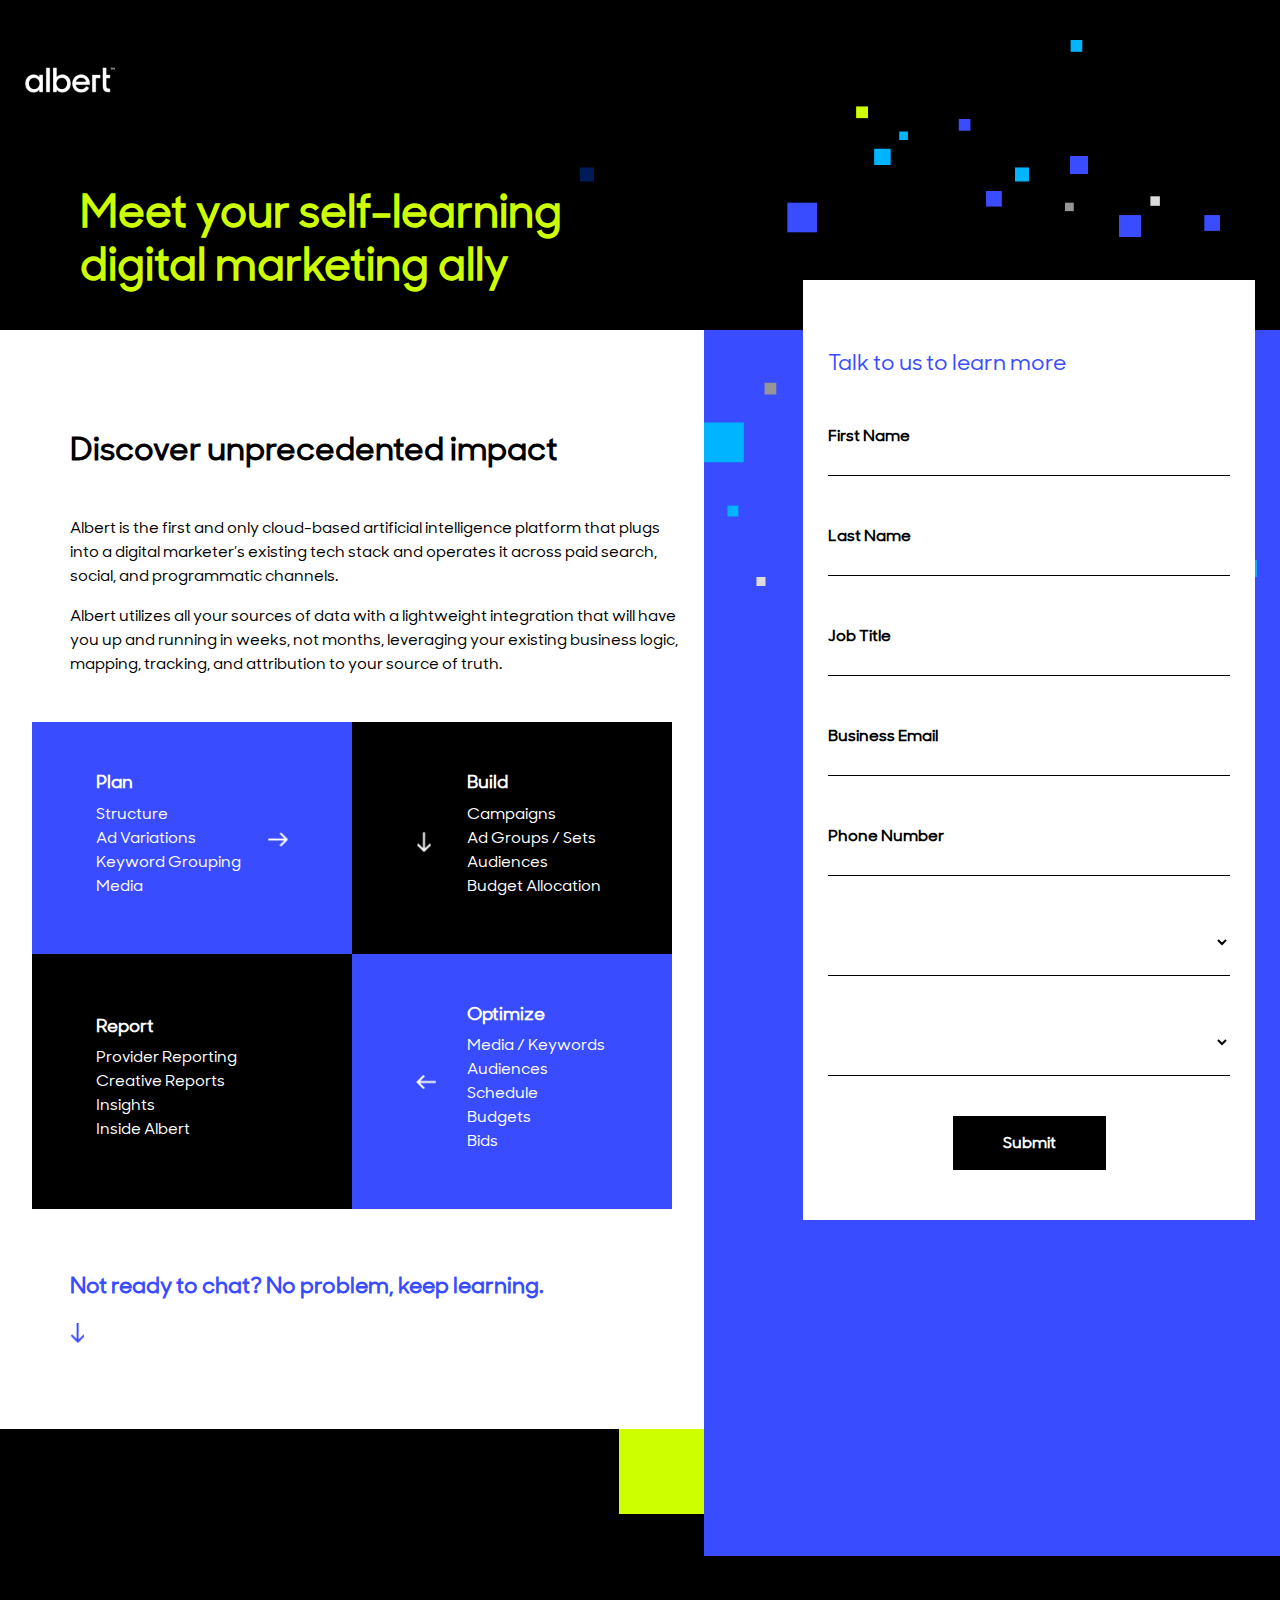
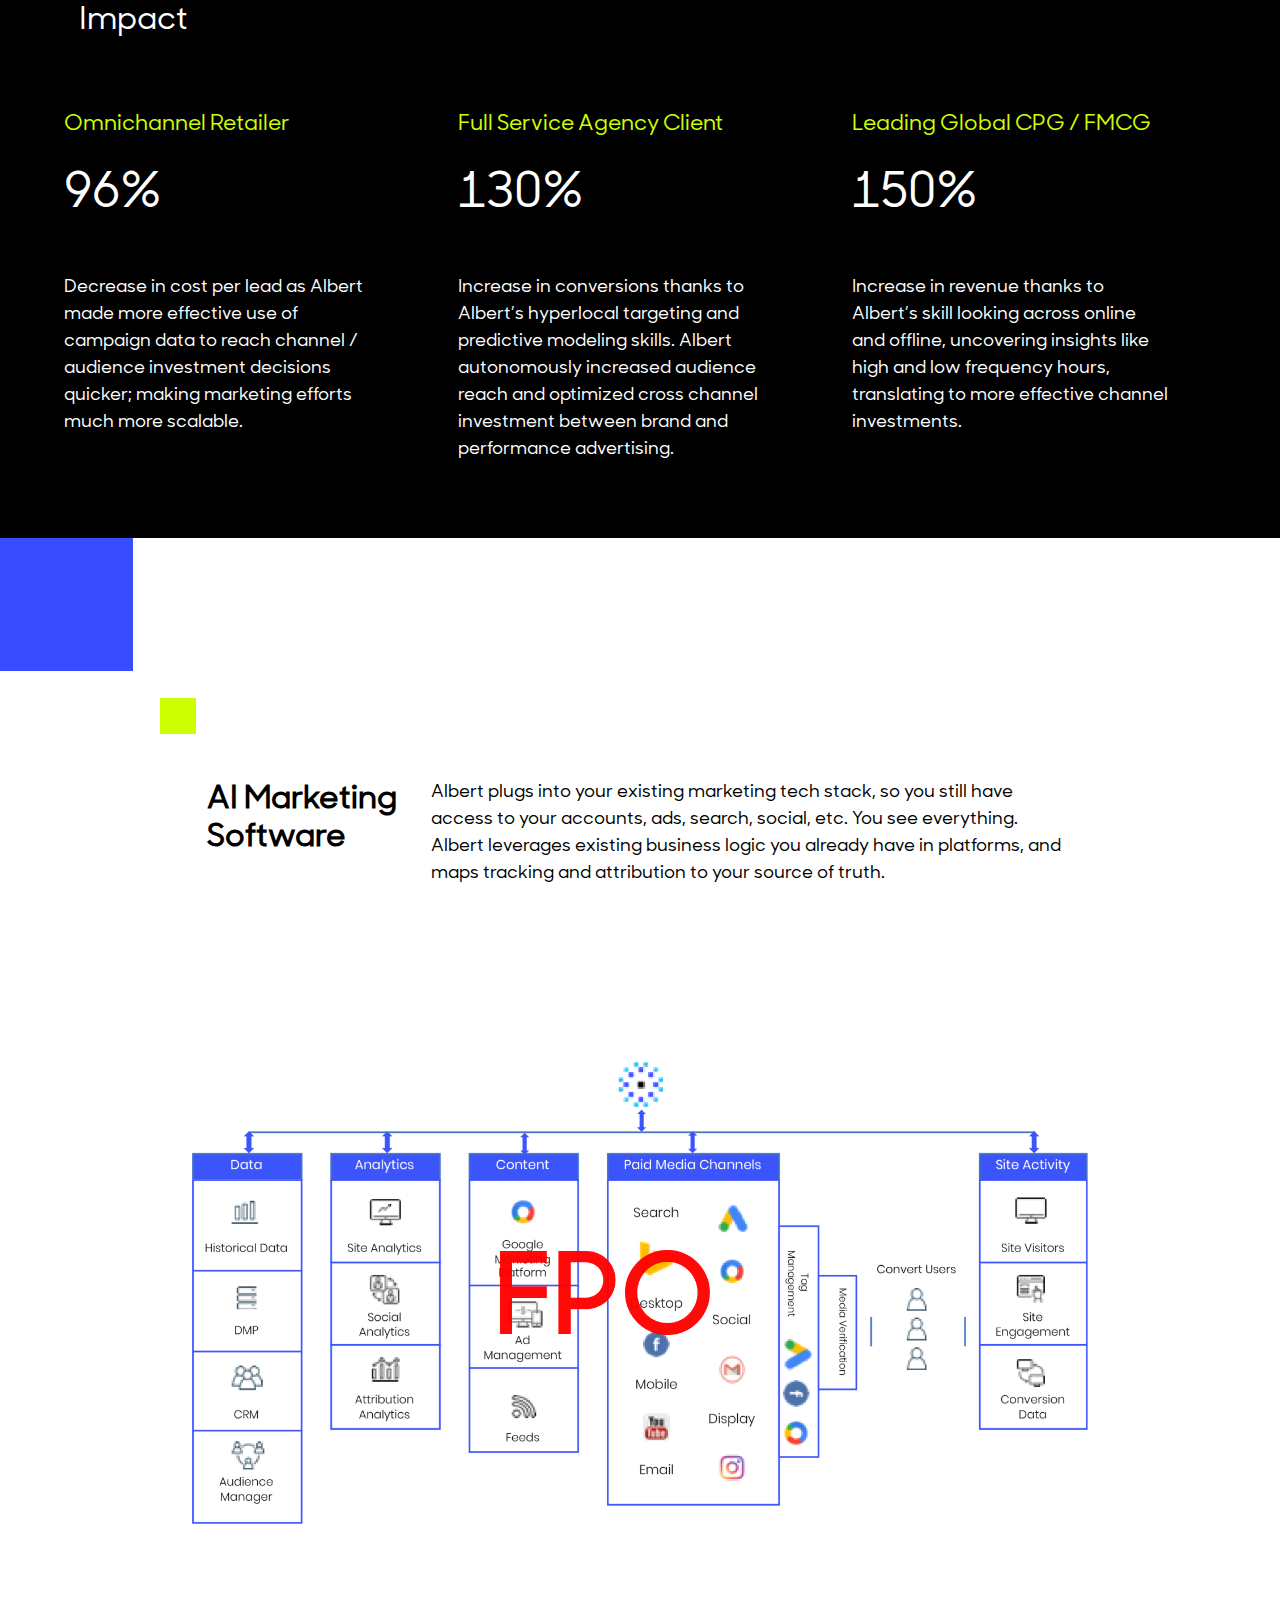
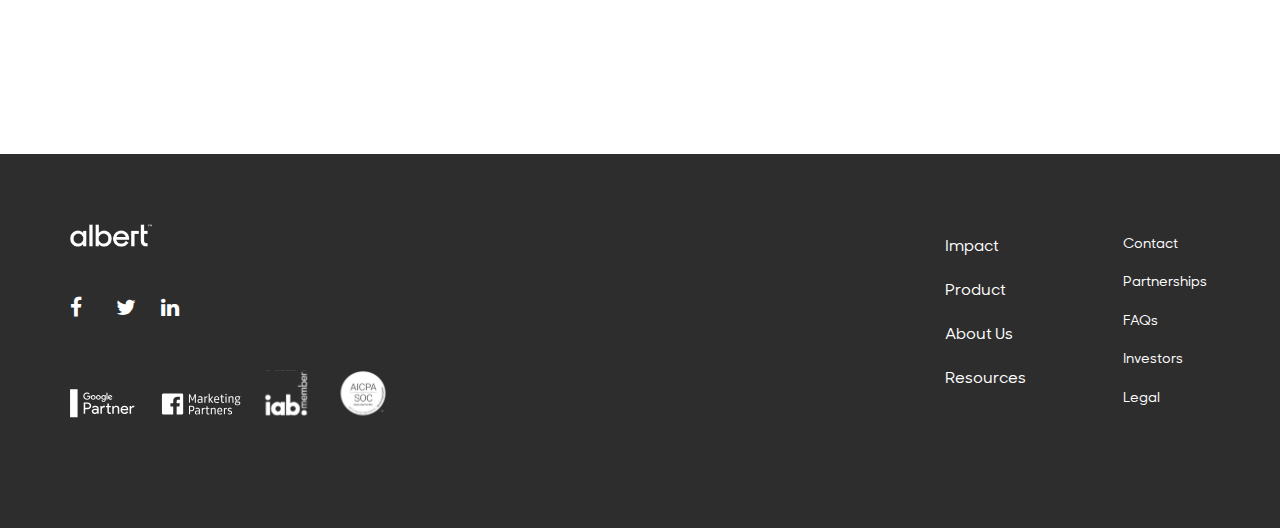
==== commit 21500d2e: "remove burgers" ====
--- a/Contact/index.html
+++ b/Contact/index.html
@@ -17,34 +17,6 @@
         <a class="navbar-brand" href="#">
           <img src="images/albert-logo-white.png" alt="Albert logo">
         </a>
-        <button class="navbar-toggler" type="button" data-toggle="collapse" data-target="#navbarSupportedContent" aria-controls="navbarSupportedContent" aria-expanded="false" aria-label="Toggle navigation">
-          <span class="navbar-toggler-icon"></span>
-        </button>
-
-        <div class="collapse navbar-collapse" id="navbarSupportedContent">
-          <ul class="navbar-nav mr-auto">
-            <li class="nav-item active">
-              <a class="nav-link" href="#">Home <span class="sr-only">(current)</span></a>
-            </li>
-            <li class="nav-item">
-              <a class="nav-link" href="#">Link</a>
-            </li>
-            <li class="nav-item dropdown">
-              <a class="nav-link dropdown-toggle" href="#" id="navbarDropdown" role="button" data-toggle="dropdown" aria-haspopup="true" aria-expanded="false">
-                Dropdown
-              </a>
-              <div class="dropdown-menu" aria-labelledby="navbarDropdown">
-                <a class="dropdown-item" href="#">Action</a>
-                <a class="dropdown-item" href="#">Another action</a>
-                <div class="dropdown-divider"></div>
-                <a class="dropdown-item" href="#">Something else here</a>
-              </div>
-            </li>
-            <li class="nav-item">
-              <a class="nav-link disabled" href="#" tabindex="-1" aria-disabled="true">Disabled</a>
-            </li>
-          </ul>
-        </div>
       </nav>
     </header>
     <section class="meet-albert">
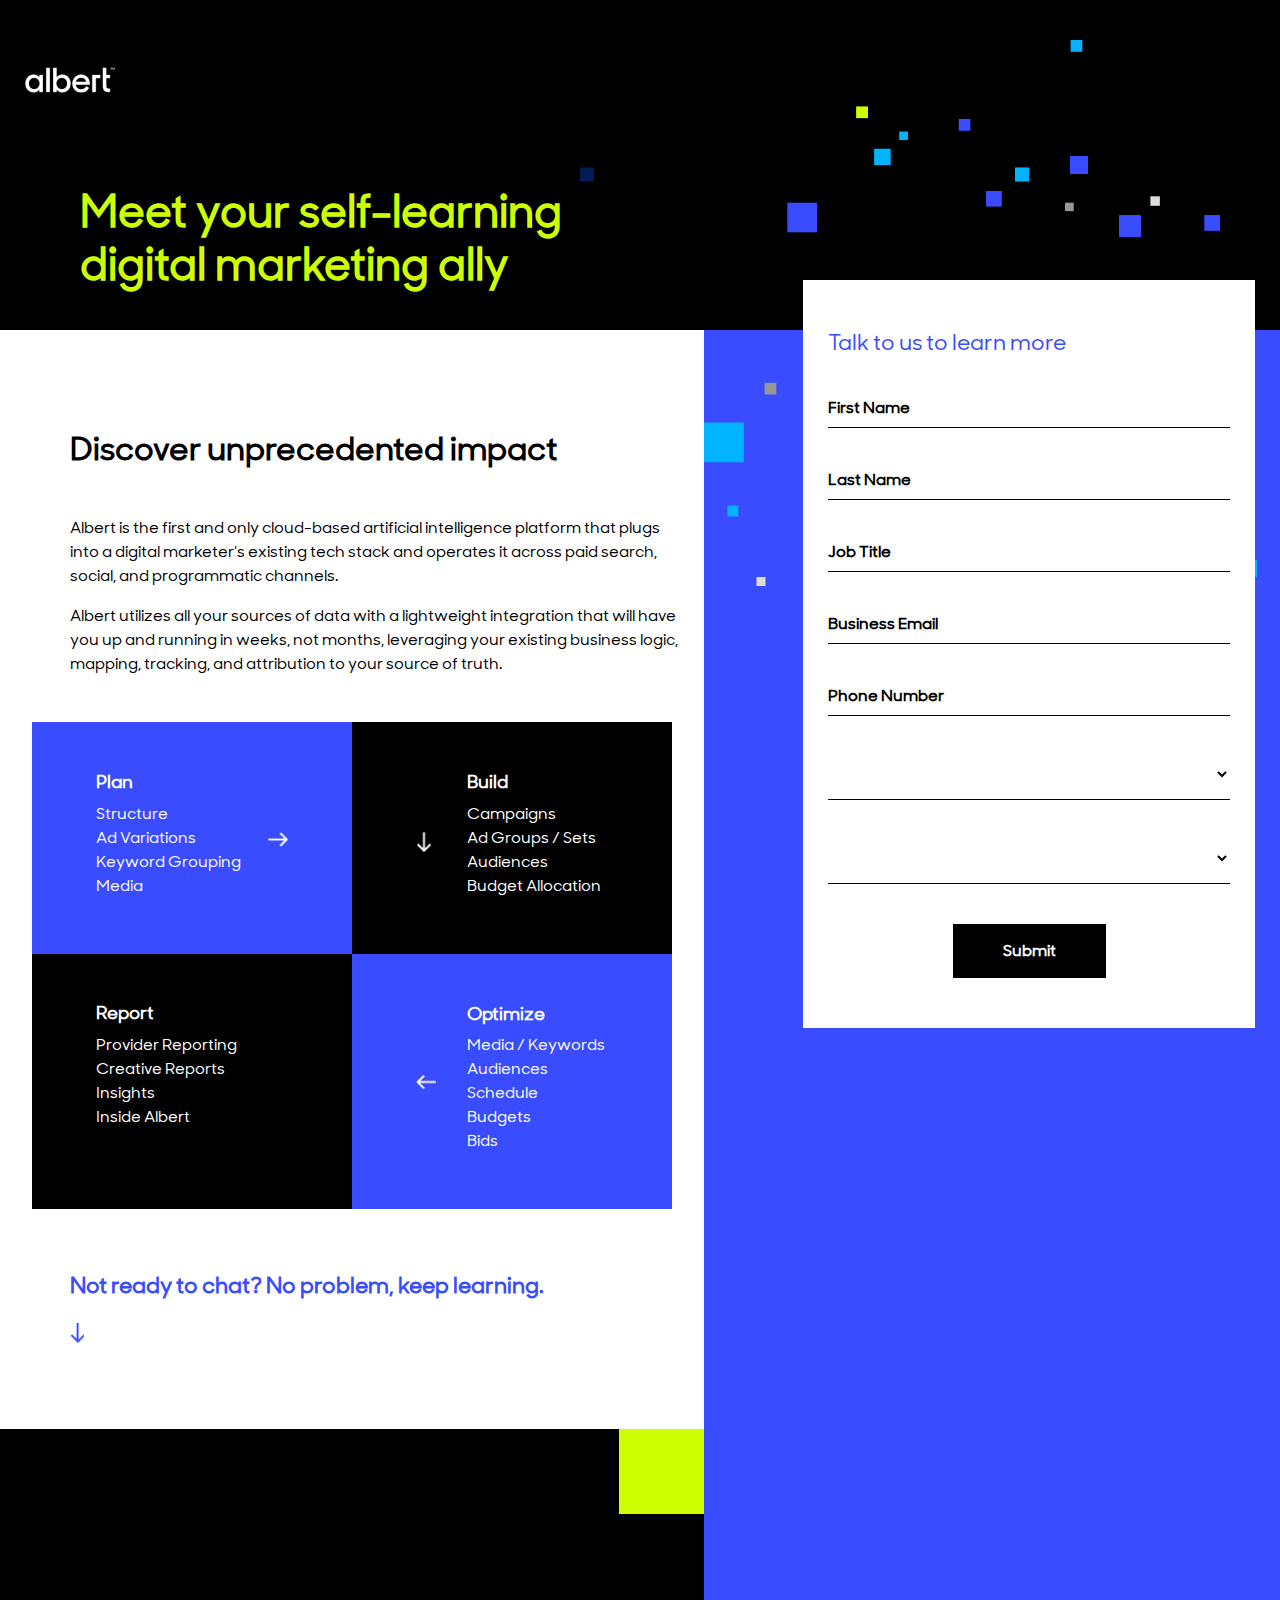
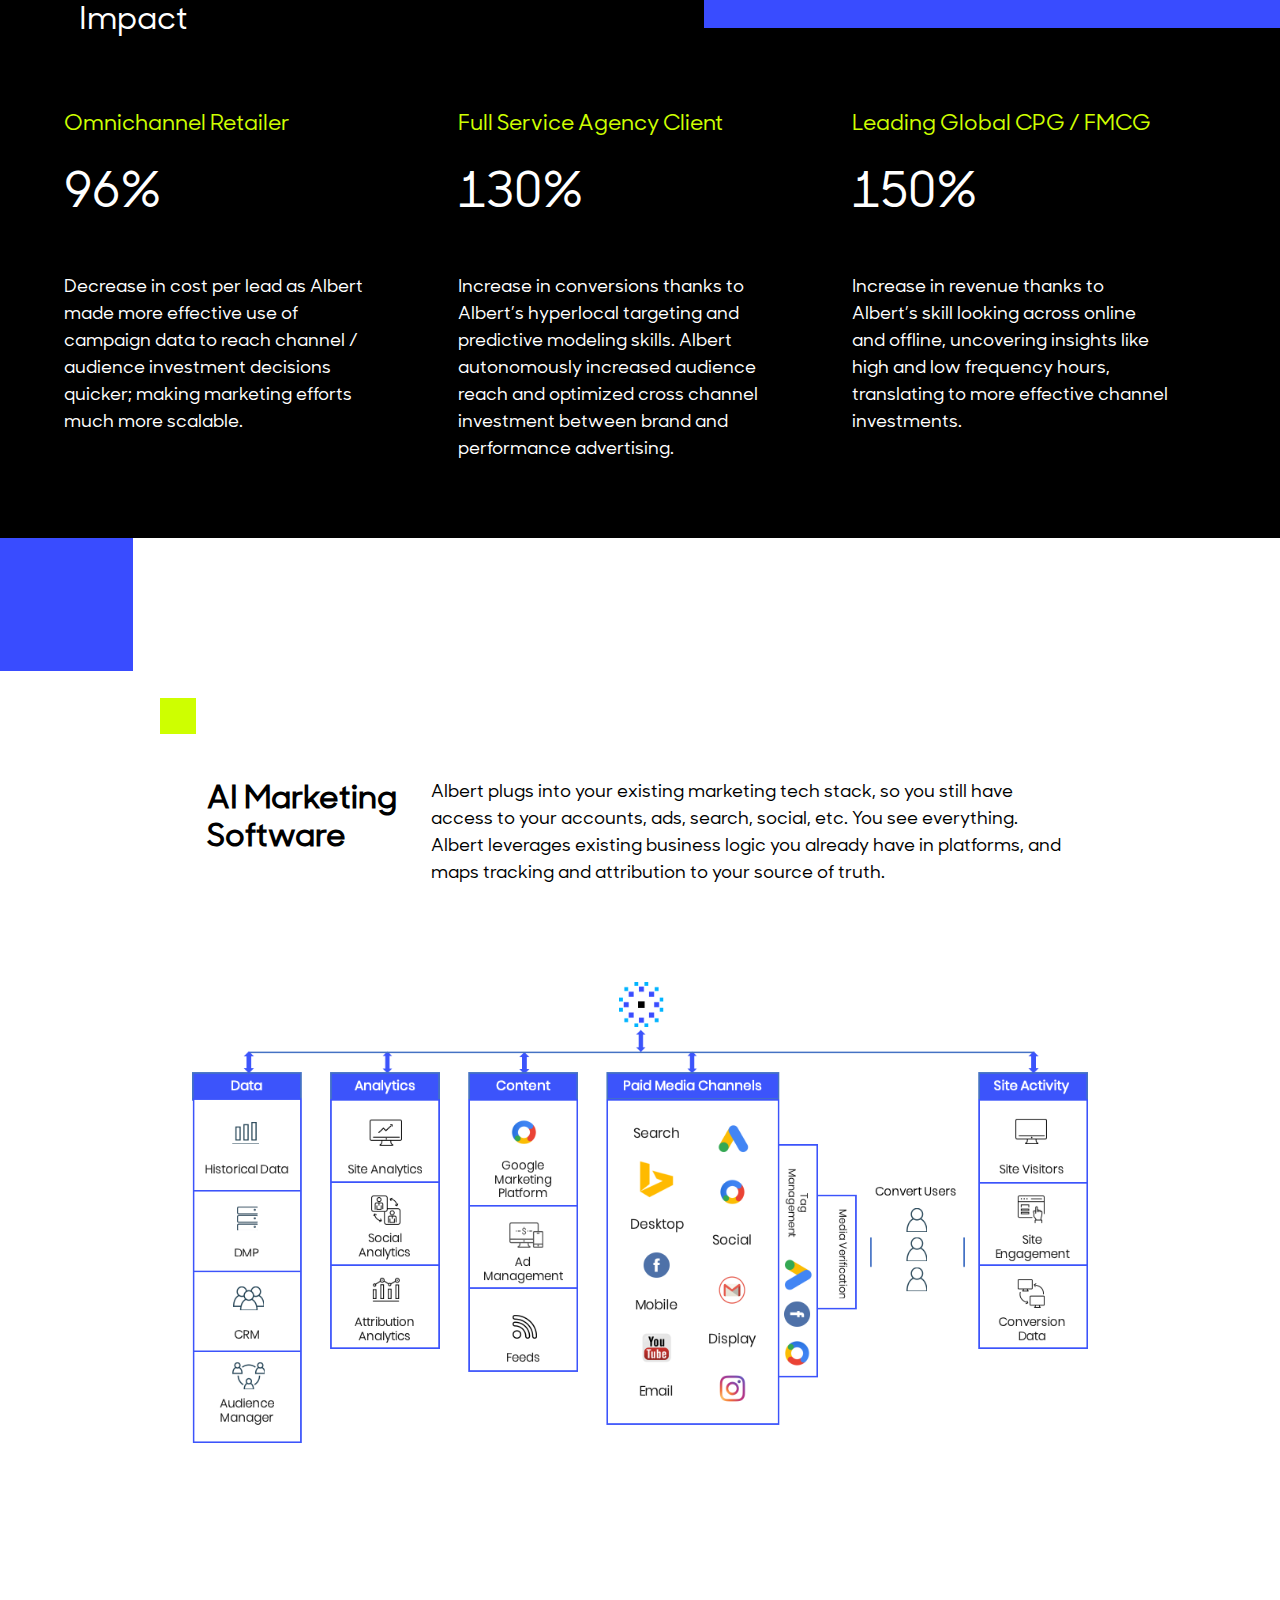
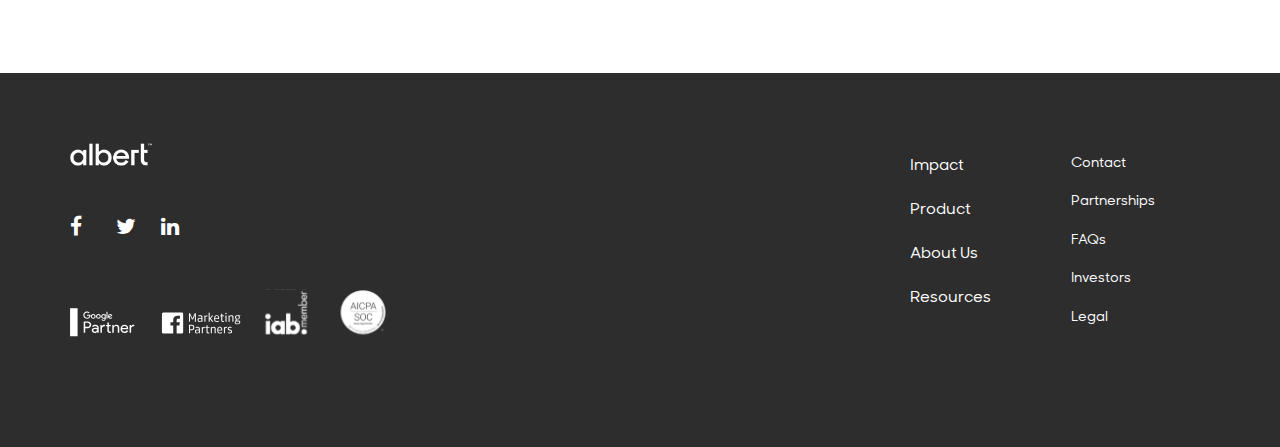
==== commit 63ee1779: "fix footer/header widths, and replace contact page about img" ====
--- a/Contact/index.html
+++ b/Contact/index.html
@@ -11,14 +11,14 @@
 <link rel="stylesheet" href="custom.css">
 </head>
 <body>
+  <header>
+    <nav class="navbar navbar-dark">
+      <a class="navbar-brand" href="#">
+        <img src="images/albert-logo-white.png" alt="Albert logo">
+      </a>
+    </nav>
+  </header>
   <div class="main">
-    <header>
-      <nav class="navbar navbar-dark">
-        <a class="navbar-brand" href="#">
-          <img src="images/albert-logo-white.png" alt="Albert logo">
-        </a>
-      </nav>
-    </header>
     <section class="meet-albert">
       <h1 class="lead">
         Meet your self-learning digital marketing ally
@@ -211,7 +211,10 @@
       </div>
       <img class="container-fluid" src="images/albert-tree.png" alt="">
     </section>
-    <footer>
+  </div>
+  <!-- END MAIN CONTENT -->
+  <footer>
+    <nav>
       <a class="logo" href="#">
         <img src="images/albert-logo-white.png" alt="Albert logo">
       </a>
@@ -264,10 +267,8 @@
         </a>
       </div>
       <img class="partners" src="images/partner.svg" alt="Our Partners">
-    </footer>
-  </div>
-  <!-- END MAIN CONTENT -->
-
+    </nav>
+  </footer>
 
 
 
--- a/Contact/custom.css
+++ b/Contact/custom.css
@@ -9,12 +9,14 @@
 }
 
 body {
-  margin: 0 auto;
-  max-width: 1600px;
   font-family: "SharpSansDisplayNo1", sans-serif;
   font-size: 16px;
   background-color: black;
-      /*max-width: 375px;*/
+}
+.main {
+  position: relative;
+  margin: 0 auto;
+  max-width: 1600px;
 }
 section {
   padding: 30px 25px;
@@ -24,6 +26,8 @@
   background-color: black;
 }
 header .navbar {
+  max-width: 1600px;
+  margin: 0 auto;
   padding-left: 0;
   padding-right: 0;
 }
@@ -95,7 +99,7 @@
 }
 @media (min-width: 768px) {
   .contact-albert {
-    padding-bottom: 250px;
+    padding-bottom: 240px;
   }
 }
 .contact-albert form {
@@ -112,7 +116,7 @@
 .contact-albert form h2 {
   color: #394CFF;
   font-size: 22px;
-  padding: 70px 0 0;
+  padding: 50px 0 0;
   margin-bottom: 0;
 }
 .contact-albert form input {
@@ -125,13 +129,15 @@
   border: none;
   border-radius: 0 !important;
   padding: 10px 0 40px;
+  width: 102%;
+  margin-left: -8px;
   font-size: 16px;
   font-weight: 600;
   color: black;
 }
 .contact-albert .form-group {
   border-bottom: 1px solid black;
-  height: 100px;
+/*  height: 100px;*/
   margin: 0;
 }
 .contact-albert select option {
@@ -143,6 +149,7 @@
 }
 .contact-albert form label.hidden {
   text-indent: -10000px;
+  height: 0;
 }
 .contact-albert form button {
   display: block;
@@ -237,6 +244,9 @@
 .discover-albert .feature-odd {
   background-color: #394CFF;
 }
+.discover-albert .feature.report h3 {
+  padding-top: 25px;
+}
 @media (min-width: 768px) {
   .discover-albert h2 {
     font-size: 32px;
@@ -371,7 +381,7 @@
 
 .impact-albert {
   position: relative;
-  padding-bottom: 180px;
+  padding-bottom: 80px;
   background-color: black;
   color: white;
   font-size: 16px;
@@ -454,6 +464,7 @@
 
 
 footer {
+  position: relative;
   background-color: #2D2D2D;
   padding: 70px;
 }
@@ -478,7 +489,11 @@
   width: 80%;
   padding-bottom: 40px;
 }
-
+footer nav {
+  max-width: 1600px;
+  margin: 0 auto;
+  position: relative;
+}
 .footer-nav {
   padding-bottom: 40px;
 }
@@ -530,8 +545,8 @@
     display: inline-block;
     float: right;
     width: 45%;
+    padding-bottom: 0;
     z-index: 9999;
-    padding-bottom: 336px;
     background-color: #394CFF;
     background-image: url(images/form-bg.png);
     background-repeat: no-repeat;
@@ -610,15 +625,22 @@
     padding-left: 15%;
   }
   .about-albert img {
-    padding: 140px 0 200px;
-  }
-  footer {
-    position: relative;
+    padding: 60px 0 200px;
   }
   .footer-nav {
     position: absolute;
     width: 25%;
-    top: 70px;
+    top: 0;
     right: 15px;
   }
+}
+@media (min-width: 1040px) {
+  section.contact-albert:after {
+    background-color: #394CFF;
+    height: 600px;
+    width: 100%;
+    content: '';
+    position: relative;
+    display: block;
+  }
 }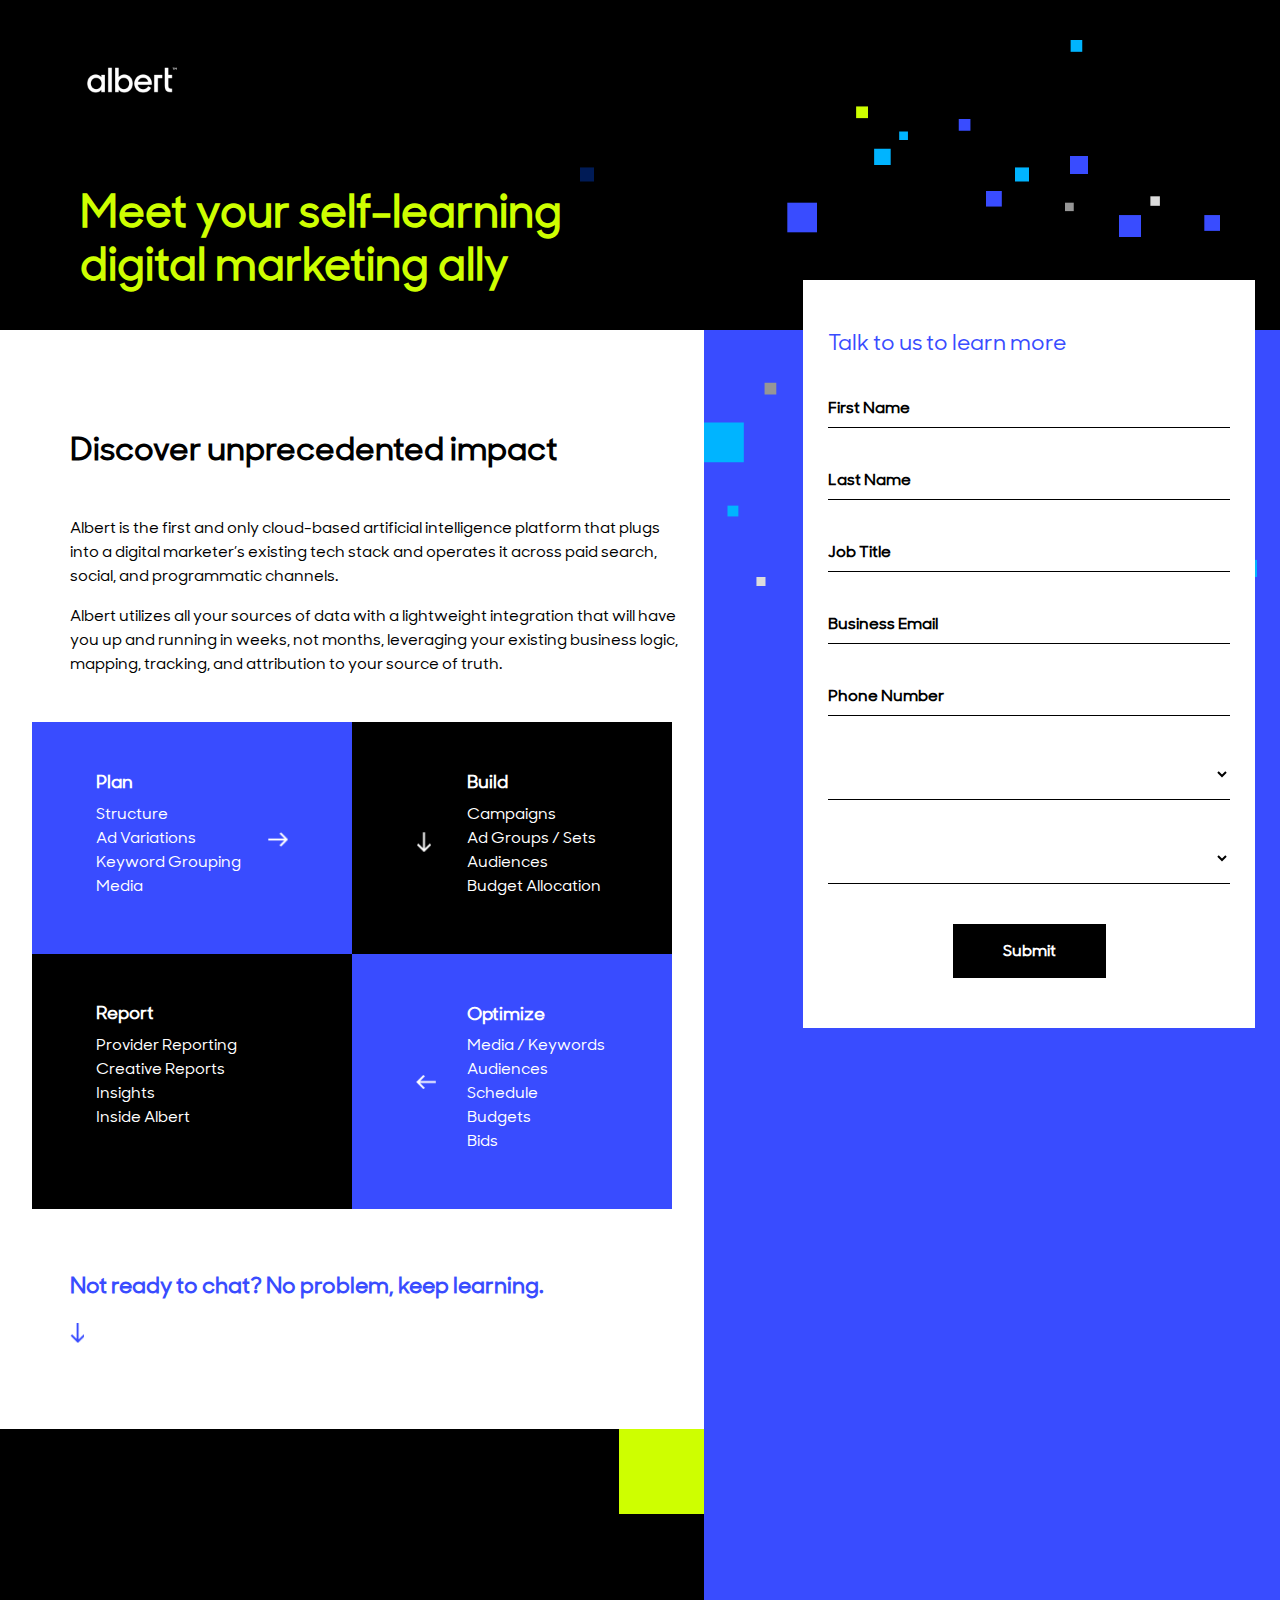
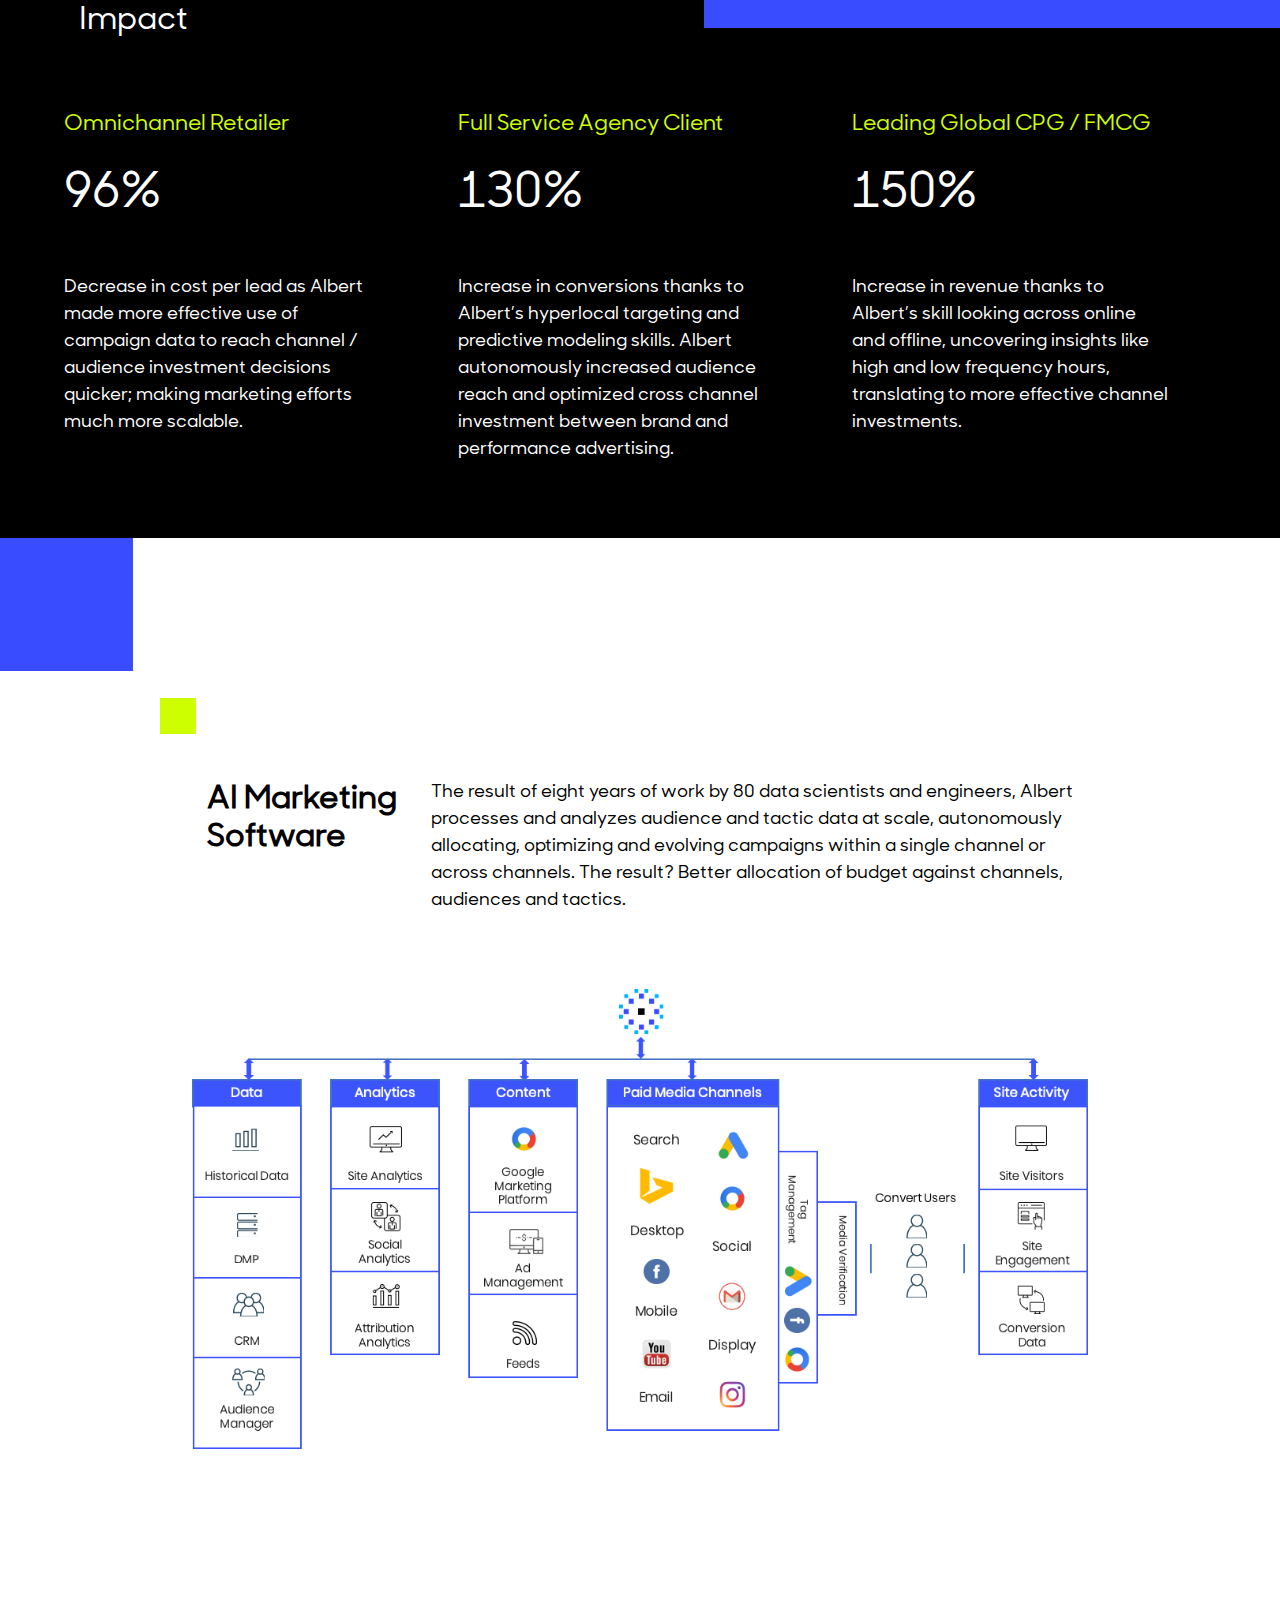
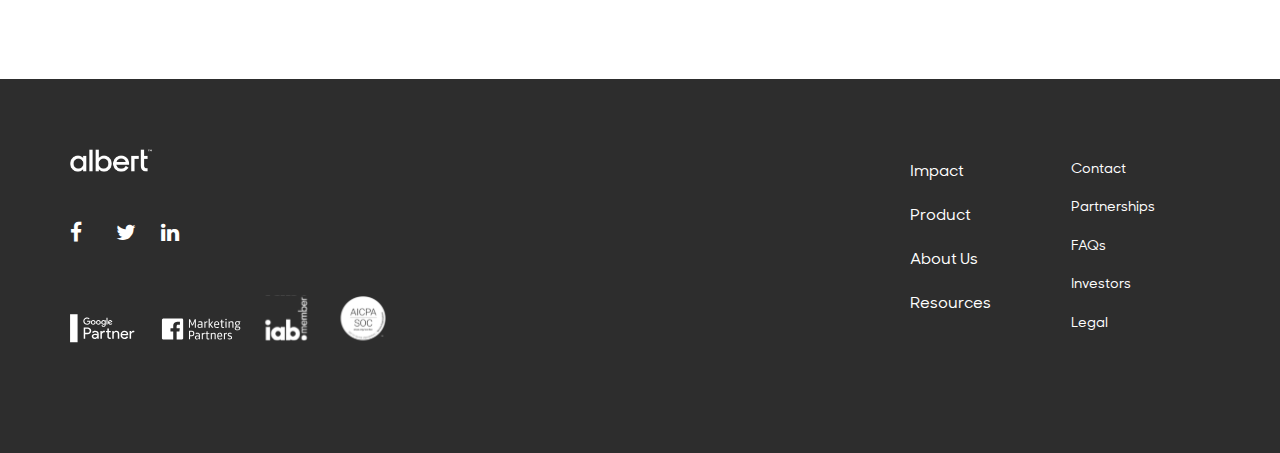
==== commit 606888dc: "left align header logo with main text" ====
--- a/Contact/index.html
+++ b/Contact/index.html
@@ -204,7 +204,7 @@
           </div>
           <div class="col-lg-9">
             <p>
-              Albert plugs into your existing marketing tech stack, so you still have access to your accounts, ads, search, social, etc. You see everything. Albert leverages existing business logic you already have in platforms, and maps tracking and attribution to your source of truth.
+              The result of eight years of work by 80 data scientists and engineers, Albert processes and analyzes audience and tactic data at scale, autonomously allocating, optimizing and evolving campaigns within a single channel or across channels. The result? Better allocation of budget against channels, audiences and tactics.
             </p>
           </div>
         </div>
--- a/Contact/custom.css
+++ b/Contact/custom.css
@@ -28,7 +28,7 @@
 header .navbar {
   max-width: 1600px;
   margin: 0 auto;
-  padding-left: 0;
+  padding-left: 5%;
   padding-right: 0;
 }
 header img {
